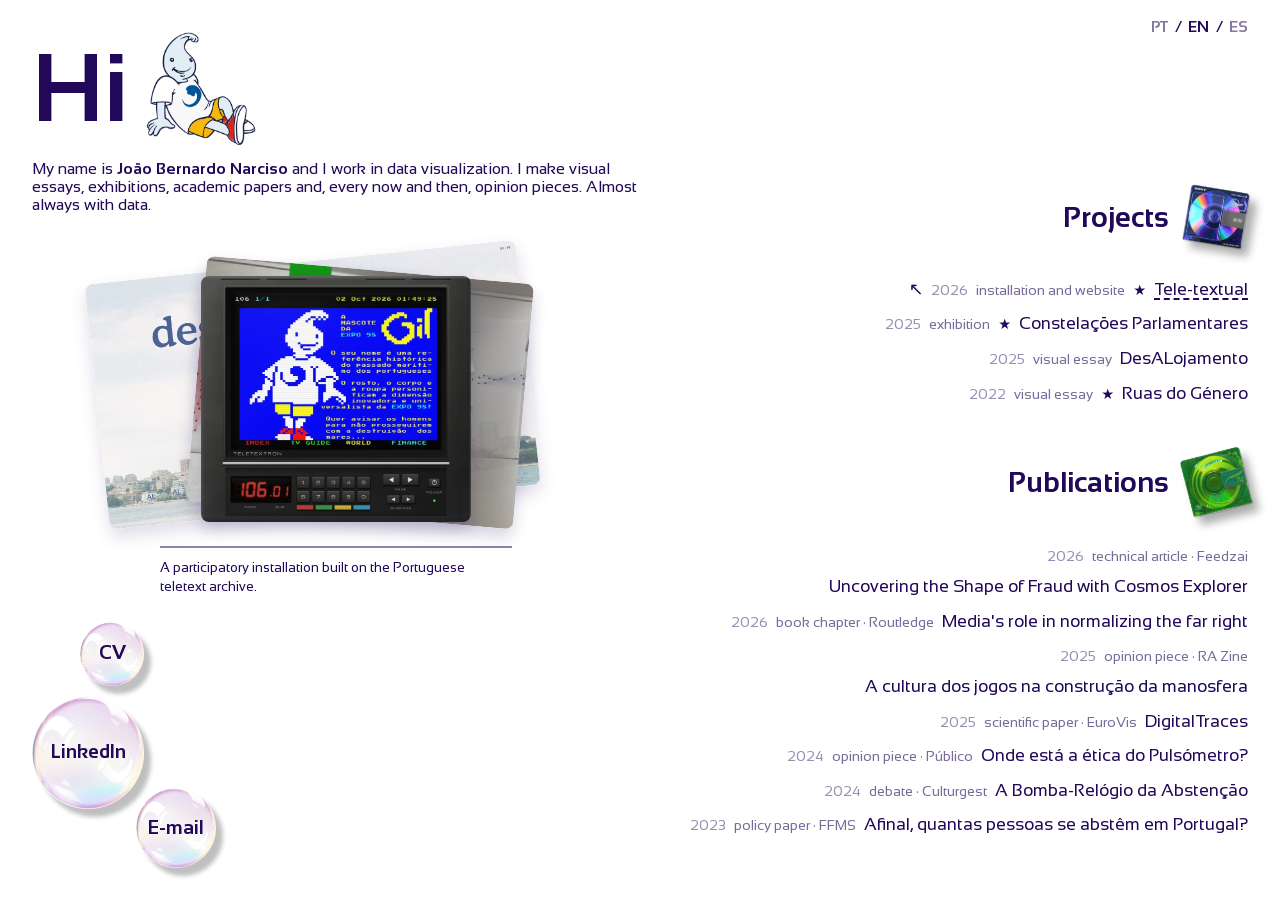
==== en/index.html @ b0f2d0bf "popups for every project, bigger pile, reviewed copy - every click opens the project's popup; popups" ====
<!doctype html>
<!-- GERADO por build.js a partir de assets/data/site.js. Não editar à mão. -->
<html lang="en">
	<head>
		<meta charset="utf-8" />
		<meta name="viewport" content="width=device-width, initial-scale=1" />
		<title>João Bernardo Narciso</title>
		<meta name="description" content="João Bernardo Narciso works in data visualization. He makes visual essays, exhibitions, academic papers and, every now and then, opinion pieces. Almost always with data." />
		<link rel="canonical" href="https://joaobernardo.me/en/" />
		<link rel="alternate" hreflang="pt" href="https://joaobernardo.me/" />
		<link rel="alternate" hreflang="en" href="https://joaobernardo.me/en/" />
		<link rel="alternate" hreflang="es" href="https://joaobernardo.me/es/" />
		<link rel="alternate" hreflang="x-default" href="https://joaobernardo.me/" />
		<meta property="og:type" content="website" />
		<meta property="og:title" content="João Bernardo Narciso" />
		<meta property="og:description" content="João Bernardo Narciso works in data visualization. He makes visual essays, exhibitions, academic papers and, every now and then, opinion pieces. Almost always with data." />
		<meta property="og:url" content="https://joaobernardo.me/en/" />
		<meta property="og:image" content="https://joaobernardo.me/assets/images/share.jpg" />
		<meta property="og:image:width" content="1200" />
		<meta property="og:image:height" content="630" />
		<meta name="twitter:card" content="summary_large_image" />
		<link rel="icon" type="image/png" sizes="32x32" href="/assets/images/favicon-32.png" />
		<link rel="icon" type="image/png" sizes="64x64" href="/assets/images/favicon-64.png" />
		<link rel="apple-touch-icon" sizes="180x180" href="/assets/images/apple-touch-icon.png" />
		<link rel="stylesheet" href="/assets/css/reset.css" />
		<link rel="preconnect" href="https://fonts.googleapis.com" />
		<link rel="preconnect" href="https://fonts.gstatic.com" crossorigin />
		<link
			rel="stylesheet"
			href="https://fonts.googleapis.com/css2?family=Sansation:wght@300;400;700&display=swap"
		/>
		<link rel="stylesheet" href="/assets/css/styles.css" />
		<script defer src="https://cloud.umami.is/script.js" data-website-id="e553c8a9-fc2c-4e93-b020-e9d1462095bc"></script>
		<script type="application/ld+json">
{
	"@context": "https://schema.org",
	"@type": "Person",
	"name": "João Bernardo Narciso",
	"url": "https://joaobernardo.me/en/",
	"jobTitle": "Data Visualization",
	"description": "João Bernardo Narciso works in data visualization. He makes visual essays, exhibitions, academic papers and, every now and then, opinion pieces. Almost always with data.",
	"sameAs": [
		"https://www.linkedin.com/in/joaobernardonarciso/"
	]
}
		</script>
	</head>
	<body>
		<nav class="bubbles" aria-label="Links">
			<a class="bubble bubble--cv" href="/assets/files/CV.pdf" target="_blank" rel="noopener noreferrer">CV</a>
			<a class="bubble bubble--linkedin" href="https://www.linkedin.com/in/joaobernardonarciso/" target="_blank" rel="noopener noreferrer">LinkedIn</a>
			<a class="bubble bubble--email" href="mailto:joaobernardonarciso@gmail.com">E-mail</a>
		</nav>
		<div class="langSwitcher">
			<a href="/?lang=pt" data-lang="pt">PT</a>
			<span aria-hidden="true">/</span>
			<a href="/en/" class="is-active" aria-current="page" data-lang="en">EN</a>
			<span aria-hidden="true">/</span>
			<a href="/es/" data-lang="es">ES</a>
		</div>
		<main class="columns">
			<div class="leftColumn">
				<header>
					<div class="headerTitle"><h1 class="headerTitleTitle">Hi</h1><img src="/assets/images/gilexpo.webp" alt=""></div>
					<div class="headerDescription"><p>My name is <b>João Bernardo Narciso</b> and I work in data visualization. I make visual essays, exhibitions, academic papers and, every now and then, opinion pieces. Almost always with data.</p></div>
				</header>
				<div class="preview" aria-hidden="true" data-idle="stack">
					<img class="preview__thumb" alt="">
					<p class="preview__description"></p>
				</div>
			</div>
			<div class="rightColumn">
				<div class="portfolio" aria-label="Projects and publications">
					<div class="section">
						<h2 class="sectionHeader"><span class="disc"><img src="/assets/images/minidisc1.webp" alt="" style="--tilt: 9.4deg; --tilt-hover: -6.6deg"></span>Projects</h2>
						<ul>
							<li><a href="https://teletext.joaobernardo.me/en" data-title="Tele-textual" data-description="A participatory installation built on the Portuguese teletext archive." data-modal-description="A living archive of teletext pages from RTP and SIC. Anyone can also create new pages, within the constraints of an (apparently) obsolete technology." data-thumb="/assets/images/thumbnails/teletextual.webp" data-flagship><span class="entry__year">2026</span><span class="entry__type">installation and website</span><span class="entry__star" role="img" title="Main project" aria-label="Main project">★</span><span class="entry__title">Tele-textual</span></a></li>
							<li><a href="https://parliament.joaobernardo.me" data-title="Constelações Parlamentares" data-description="Exhibition on every European Parliament roll-call vote since 2004, redrawn as networks." data-modal-description="Every roll-call vote of the European Parliament since 2004, redrawn as networks, in which two MEPs sit closer together the more alike their votes are. The exhibition is touring with Festival Política." data-thumb="/assets/images/thumbnails/constelacoes.webp" data-flagship data-gallery="/assets/images/constelacoes/4.jpg|/assets/images/constelacoes/1.jpg|/assets/images/constelacoes/2.jpg|/assets/images/constelacoes/5.jpg|/assets/images/constelacoes/3.jpg"><span class="entry__year">2025</span><span class="entry__type">exhibition</span><span class="entry__star" role="img" title="Main project" aria-label="Main project">★</span><span class="entry__title">Constelações Parlamentares</span></a></li>
							<li><a href="https://desalojamento.pt/en" data-title="DesALojamento" data-description="Visual essay on the impact of short-term rentals on the housing crisis in Lisbon and Porto." data-thumb="/assets/images/thumbnails/desalojamento.webp"><span class="entry__year">2025</span><span class="entry__type">visual essay</span><span class="entry__title">DesALojamento</span></a></li>
							<li><a href="https://ruasdogenero.pt" data-title="Ruas do Género" data-description="Visual essay on the representation of women in Porto's street naming.&lt;span class=&quot;honor&quot;&gt;Selected as one of the Best Visual and Data-Driven Stories of 2022 by The Pudding&lt;/span&gt;&lt;span class=&quot;honor&quot;&gt;Honorable Mention at the SPE Data Journalism Awards&lt;/span&gt;" data-modal-description="Visual essay on the representation of women in Porto's street naming.&lt;span class=&quot;honor&quot;&gt;&lt;a href=&quot;https://pudding.cool/pudding-cup/&quot; target=&quot;_blank&quot; rel=&quot;noopener noreferrer&quot;&gt;Selected as one of the Best Visual and Data-Driven Stories of 2022 by The Pudding&lt;/a&gt;&lt;/span&gt;&lt;span class=&quot;honor&quot;&gt;&lt;a href=&quot;https://www.escs.ipl.pt/editoriais/premiar-o-jornalismo-de-dados&quot; target=&quot;_blank&quot; rel=&quot;noopener noreferrer&quot;&gt;Honorable Mention at the SPE Data Journalism Awards&lt;/a&gt;&lt;/span&gt;" data-thumb="/assets/images/thumbnails/ruasdogenero.webp" data-flagship><span class="entry__year">2022</span><span class="entry__type">visual essay</span><span class="entry__star" role="img" title="Main project" aria-label="Main project">★</span><span class="entry__title">Ruas do Género</span></a></li>
						</ul>
					</div>
					<div class="section">
						<h2 class="sectionHeader"><span class="disc"><img src="/assets/images/minidisc2.webp" alt="" style="--tilt: -13.3deg; --tilt-hover: 6.7deg"></span>Publications</h2>
						<ul>
							<li><a href="https://medium.com/feedzaitech/uncovering-the-shape-of-fraud-with-cosmos-explorer-visual-metaphors-behind-millions-of-transactions-b98e4cf56e56" data-title="Uncovering the Shape of Fraud with Cosmos Explorer" data-description="Technical article on using visual metaphors to reveal patterns in financial transaction data." data-thumb="/assets/images/thumbnails/fraud.webp"><span class="entry__year">2026</span><span class="entry__type">technical article · Feedzai</span><span class="entry__title">Uncovering the Shape of Fraud with Cosmos Explorer</span></a></li>
							<li><a href="https://www.taylorfrancis.com/chapters/edit/10.4324/9781032710167-3/role-media-normalising-far-right-luca-manucci-joão-bernardo-narciso" data-title="Media's role in normalizing the far right" data-description="Book chapter on the role of the media in normalizing the far right in Portugal and Spain." data-thumb="/assets/images/thumbnails/farright.webp"><span class="entry__year">2026</span><span class="entry__type">book chapter · Routledge</span><span class="entry__title">Media's role in normalizing the far right</span></a></li>
							<li><a href="https://redeanticapitalista.net/a-cultura-dos-jogos-na-construcao-da-manosfera/" data-title="A cultura dos jogos na construção da manosfera" data-description="Opinion piece on video game culture as a space for the socialization of the manosphere." data-thumb="/assets/images/thumbnails/razine2.webp"><span class="entry__year">2025</span><span class="entry__type">opinion piece · RA Zine</span><span class="entry__title">A cultura dos jogos na construção da manosfera</span></a></li>
							<li><a href="https://diglib.eg.org/items/fb9c677a-8d79-43c6-8754-9d08834771e2" data-title="DigitalTraces" data-description="Scientific paper on a visual analytics tool for spotting fraud in users' digital activity." data-thumb="/assets/images/thumbnails/digitaltraces.webp"><span class="entry__year">2025</span><span class="entry__type">scientific paper · EuroVis</span><span class="entry__title">DigitalTraces</span></a></li>
							<li><a href="https://www.publico.pt/2024/02/17/opiniao/opiniao/onde-etica-pulsometro-2080435" data-title="Onde está a ética do Pulsómetro?" data-description="Opinion piece on the ethics of CNN Portugal's Pulsómetro, an 'electoral sentiment indicator of social media' promoted during the 2024 general elections." data-thumb="/assets/images/thumbnails/publico2.webp"><span class="entry__year">2024</span><span class="entry__type">opinion piece · Público</span><span class="entry__title">Onde está a ética do Pulsómetro?</span></a></li>
							<li><a href="https://www.culturgest.pt/pt/media/bomba-relogio-da-abstencao/" data-title="A Bomba-Relógio da Abstenção" data-description="A debate on why people abstain from voting." data-thumb="/assets/images/thumbnails/bombarelogio.webp"><span class="entry__year">2024</span><span class="entry__type">debate · Culturgest</span><span class="entry__title">A Bomba-Relógio da Abstenção</span></a></li>
							<li><a href="https://ffms.pt/pt-pt/estudos/policy-papers/afinal-quantas-pessoas-se-abstem-em-portugal" data-title="Afinal, quantas pessoas se abstêm em Portugal?" data-description="Policy paper on electoral abstention in Portugal, published by Fundação Francisco Manuel dos Santos." data-thumb="/assets/images/thumbnails/abstencao.webp"><span class="entry__year">2023</span><span class="entry__type">policy paper · FFMS</span><span class="entry__title">Afinal, quantas pessoas se abstêm em Portugal?</span></a></li>
						</ul>
					</div>
				</div>
			</div>
		</main>
		<div class="projectModal" role="dialog" aria-modal="true" aria-labelledby="projectModalTitle" hidden>
			<div class="projectModal__backdrop" data-close></div>
			<div class="projectModal__card">
				<div class="projectModal__header">
					<h2 class="projectModal__title" id="projectModalTitle"></h2>
					<button class="projectModal__close" type="button" aria-label="Close" data-close>×</button>
				</div>
				<div class="projectModal__gallery" role="group" aria-label="Project photographs" hidden></div>
				<div class="projectModal__galleryNav" hidden>
					<button type="button" data-gallery-step="-1" aria-label="Previous photograph">←</button>
					<button type="button" data-gallery-step="1" aria-label="Next photograph">→</button>
				</div>
				<p class="projectModal__description"></p>
				<a class="projectModal__link" target="_blank" rel="noopener noreferrer">Open ↗</a>
				<div class="projectModal__nav">
					<button type="button" data-project-step="-1" data-label="Previous project"><span aria-hidden="true">←</span> <span class="projectModal__navTitle"></span></button>
					<button type="button" data-project-step="1" data-label="Next project"><span class="projectModal__navTitle"></span> <span aria-hidden="true">→</span></button>
				</div>
			</div>
		</div>
		<script src="/assets/js/main.js" defer></script>
	</body>
</html>
---- assets/css/styles.css ----
:root {
	--color-purple: #210858;
	--max-width: 42rem;
}

*,
*::before,
*::after {
	box-sizing: border-box;
}



html {
  min-height: 100vh;
}

html, html * {
  cursor: url('../images/cursor.png') 0 0, auto !important;
}

/* Anything clickable gets the system hand, so links read as links. */
html a, html a *, html button {
  cursor: pointer !important;
}

body {
	color: var(--color-purple);
	font-family: 'Sansation', system-ui, sans-serif;
	line-height: 1.5;
	min-height: 100vh;
	display: flex;
	flex-direction: column;
	margin: 0;
	padding: 0;
}

p + p {
	margin-top: 0.4em;
}

a {
	color: inherit;
	text-decoration: none;
}

a:hover{
	text-decoration: underline dashed;
	text-underline-offset: 0.2em;
}

b{
	font-weight: bold;
}

.headerTitle {
    font-size: 6rem;
    display: flex;
    flex-direction: row;
    align-items: center;
    gap: 1rem;
    font-weight: bold;
}

.headerTitle img {
	height: 1.2em;
	width: auto;
	object-fit: contain;
}

.headerDescription {
	font-size: 1rem;
	font-style: normal;
	font-weight: 400;
	line-height: 112.295%;
}

.bubbles {
	position: absolute;
	bottom: 2rem;
	left: 2rem;
	width: 11rem;
	pointer-events: none;
}

.bubble {
	position: absolute;
	display: grid;
	place-items: center;
	background: url('../images/bubble.png') center / contain no-repeat;
	color: var(--color-purple);
	text-decoration: none;
	font-weight: 700;
    pointer-events: auto;
    border-radius: 50%;
    box-shadow: 7px 8px 4px rgba(0, 0, 0, 0.25);
	transition: transform 200ms ease-out;
}

.bubble:hover,
.bubble:focus-visible {
	transform: scale(1.08);
}

@media (prefers-reduced-motion: reduce) {
	.bubble {
		transition: none;
	}
	.bubble:hover,
	.bubble:focus-visible {
		transform: none;
	}
}

.bubble--cv {
	bottom: 11.4rem;
	left: 3rem;
	width: 4rem;
	height: 4rem;
	font-size: 1.2rem;
}

.bubble--linkedin {
	bottom: 3.7rem;
	left: 0;
	width: 7rem;
	height: 7rem;
	font-size: 1.2rem;
}

.bubble--email {
	bottom: 0;
	left: 6.5rem;
	width: 5rem;
	height: 5rem;
	font-size: 1.2rem;
}

.portfolio {
	margin-bottom: 1rem;
}

.sectionHeader{
	display: flex;
    flex-direction: row-reverse;
    align-items: center;
	
	gap: 1rem;
	font-size: clamp(1.1rem, 3.2vh, 1.8rem);
	font-weight: 700;
	margin-top: clamp(1rem, 5.3vh, 3rem);
	margin-bottom: clamp(0.5rem, 3.5vh, 2rem);
	text-align: right;

}


.sectionHeader .disc{
	display: inline-block;
	filter: drop-shadow(7px 8px 4px rgba(0, 0, 0, 0.32));
	will-change: filter;
	transform: translateZ(0);
}

.sectionHeader img{
	width: clamp(2.5rem, 7vh, 4rem);
	display: block;
	transform: rotate(var(--tilt, 0deg));
	transition: transform 300ms ease-out;
}

/* Each shelf carries its own tilt in assets/data/site.js, so adding a section
   needs no new CSS. */
.section:hover .sectionHeader img {
	transform: rotate(var(--tilt-hover, var(--tilt, 0deg)));
}

.section ul {
	display: flex;
	flex-direction: column;
	align-items: flex-end;
	gap: clamp(0.35rem, 1.3vh, 0.75rem);
}

.section ul li {
	font-size: clamp(0.8rem, 2vh, 1.1rem);
	line-height: 1.3;
	width: 100%;
}

/* One row per project. The year and the type read first, then the title,
   which stays flush to the right edge the list has always aligned on. A title
   too long for the row wraps inside itself rather than being cut. */
.section ul li a {
	display: flex;
	flex-wrap: wrap;
	justify-content: flex-end;
	align-items: baseline;
	gap: 0.45em;
}

.entry__year,
.entry__type,
.entry__star {
	flex: none;
}

.entry__year {
	font-size: 0.8em;
	font-variant-numeric: tabular-nums;
	opacity: 0.45;
}

.entry__type {
	font-size: 0.8em;
	opacity: 0.6;
}

.entry__star {
	font-size: 0.82em;
	line-height: 1;
}

.entry__title {
	text-align: right;
}

/* Only the title takes the hover underline — not the year and type beside it. */
.section ul li a:hover {
	text-decoration: none;
}

.section ul li a:hover .entry__title,
.section ul li a:focus-visible .entry__title {
	text-decoration: underline dashed;
	text-underline-offset: 0.2em;
}

.columns {
	display: grid;
	grid-template-columns: 50% 1fr;
	gap: 1rem;
	align-items: start;
	padding: 1rem clamp(1rem, 3vw, 2rem);
}

/* The bubbles are pinned to the bottom-left of the first screen (their cluster
   reaches 17.4rem up from it), so the left column stops above them and the
   preview shrinks into whatever height is left. */
.leftColumn {
	display: flex;
	flex-direction: column;
	height: calc(100vh - 2rem);
	padding-bottom: 17.5rem;
}

.rightColumn {
	min-height: calc(100vh - 2rem);
	display: flex;
	flex-direction: column;
	justify-content: flex-end;
	padding-bottom: clamp(1rem, 2rem, 3rem);
}



ul {
	text-align: right;
}

li {
	position: relative;
}

/* The arrow sits on the link, which is the flex row, so it lines up on the
   same baseline as the year rather than stacking above it. */
.section ul li a::before {
	content: '↖';
	flex: none;
	opacity: 0;
	transition: opacity 150ms ease-out, translate 150ms ease-out;
	translate: -0.2em 0.1em;
}

.section ul li a:hover::before,
.section ul li a:focus-visible::before {
	opacity: 1;
	translate: 0 0;
}

@media (prefers-reduced-motion: reduce) {
	.section ul li a::before {
		transition: none;
	}
}

.preview {
	flex: 1 1 0;
	min-height: 0;
	display: grid;
	/* The image row takes what it needs but gives way first on short screens. */
	grid-template-rows: minmax(0, auto) auto;
	/* Centred in the space the left column has left, both ways, and every print
	   centred on the same axis. The width follows the column, so the pile grows
	   on a big screen instead of sitting small in a corner of it. */
	align-content: center;
	justify-items: center;
	align-self: center;
	width: 100%;
	margin: 2rem 0 0;
	max-width: min(44rem, 90%);
	opacity: 0;
	transition: opacity 200ms ease-out;
	text-align: left;
}

.preview.is-visible {
	opacity: 1;
}

.preview__thumb {
	display: block;
	max-width: 100%;
	max-height: min(100%, 30vh);
	border-radius: 0.5rem;
	box-shadow: 0 8px 16px rgba(33, 8, 88, 0.2);
}

.preview__thumb:not([src]),
.preview__thumb[src=""] {
	display: none;
}

.preview__description {
	margin-top: 1rem;
	font-size: 0.85rem;
	line-height: 1.4;
}

.preview__description:empty {
	display: none;
}

@media (prefers-reduced-motion: reduce) {
	.preview {
		transition: none;
	}
}

/* ── Idle preview ─────────────────────────────────────────────────────────────
   What the left column does before anything is hovered (`idlePreview: 'stack'`
   in site.js): a pile of prints. The next two stick out from under the top
   one; a line fills up, the top one is tossed aside and the pile moves up.
   `.is-leaving` plays that exit; the script then swaps the images under
   `.is-resetting`, which turns transitions off so the swap is never seen. */
.preview__thumb,
.preview__next {
	grid-area: 1 / 1;
	transition: transform 400ms ease, opacity 400ms ease;
}

.preview__thumb {
	z-index: 3;
}

/* The pile's row keeps one height whatever is in it, and the prints stand on
   its bottom edge: a row sized by its content changed height every time a
   portrait entered or left the pile, and everything jumped with it. The 39.5rem
   is what the rest of the first screen needs (header ≈ 13rem, margins 3rem,
   three lines of text ≈ 6rem, bubbles 17.5rem) — raise it if the intro grows. */
.preview[data-mode='stack'] {
	--pile-gap: clamp(2rem, 6vh, 4.5rem);
	grid-template-rows: max(4rem, min(42vh, 100vh - 37.5rem - var(--pile-gap), 24rem)) auto;
	/* The tilted prints underneath rise above the row at their corners, more
	   the bigger they are; this gap, which grows with the screen, keeps them
	   off the intro text. */
	margin-top: var(--pile-gap);
}

.preview[data-mode='stack'] .preview__thumb,
.preview[data-mode='stack'] .preview__next {
	align-self: end;
	/* Every print is as tall as the row, whatever its format: the preview is
	   wide enough for a landscape at that height. Capping the width instead
	   made landscapes much shorter than portraits, and since they all stand on
	   the row's bottom edge the landscapes looked dropped to the floor.
	   `height`, not `max-height`: a maximum never enlarges, so a thumbnail whose
	   file is smaller than the row stayed at its own small size. */
	height: 100%;
	width: auto;
	max-height: none;
	object-fit: contain;
}

/* Room for the corners of the tilted prints, so they do not dip into the text.
   The text keeps a reading width of its own, centred under the pile. */
.preview[data-mode='stack'] .preview__description {
	margin-top: 1.5rem;
	width: min(100%, 22rem);
}

.preview__description {
	grid-row: 2;
	transition: opacity 200ms ease-out;
}

.preview__next {
	display: none;
	max-width: 100%;
	max-height: min(100%, 30vh);
	border-radius: 0.5rem;
	box-shadow: 0 8px 16px rgba(33, 8, 88, 0.2);
}

.preview.is-idle .preview__next[src] {
	display: block;
}

/* --x / --x-up are set per image by placeStack() in main.js. */
.preview__next[data-depth='1'] {
	transform: translate(var(--x, 3.5rem), -0.4rem) rotate(5deg);
	opacity: 0.9;
}

/* The second print moves up into the first one's place. It must read --x-up
   here rather than have --x overridden: --x is set inline and would win. */
.preview.is-leaving .preview__next[data-depth='2'] {
	transform: translate(var(--x-up, 3.5rem), -0.4rem) rotate(5deg);
	opacity: 0.9;
}

.preview__next[data-depth='1'] {
	z-index: 2;
}

.preview__next[data-depth='2'] {
	z-index: 1;
	transform: translate(var(--x, 6.5rem), -0.9rem) rotate(-6deg);
	opacity: 0.7;
}

.preview.is-leaving .preview__thumb {
	transform: translate(-45%, -8%) rotate(-12deg);
	opacity: 0;
}

.preview.is-leaving .preview__next[data-depth='1'] {
	transform: none;
	opacity: 1;
}

.preview.is-leaving .preview__description {
	opacity: 0;
}

.preview.is-resetting .preview__thumb,
.preview.is-resetting .preview__next {
	transition: none;
}

/* A hover, or the return from one, fades the old content out and the new in. */
.preview.is-swapping .preview__thumb,
.preview.is-swapping .preview__next,
.preview.is-swapping .preview__description {
	opacity: 0;
	transition: opacity 160ms ease-out;
}

/* The list marks the project on top of the pile the way it marks a hovered one. */
.section ul li a.is-idle-current::before {
	opacity: 1;
	translate: 0 0;
}

.section ul li a.is-idle-current .entry__title {
	text-decoration: underline dashed;
	text-underline-offset: 0.2em;
}

/* The line that fills up until the next change. Its place is always kept,
   empty, so the text does not move when the line stops for a hover and comes
   back afterwards. */
.preview[data-mode='stack'] .preview__description::before {
	content: '';
	display: block;
	height: 2px;
	margin-bottom: 0.6rem;
	background: currentColor;
	opacity: 0.5;
	transform-origin: left;
	transform: scaleX(0);
}

/* It only runs while the pile is cycling: it waits while a title is hovered
   and starts over when the pile carries on. */
.preview.is-idle:not(.is-hovering) .preview__description::before {
	animation: idleProgress var(--idle-ms, 4000ms) linear both;
}

/* Switched off between rounds so it starts over each time. These selectors
   carry `.is-idle` to outweigh the rule above — without it the `:not()` there
   won, the line was never switched off, and it stayed full after one round. */
.preview.is-idle.is-leaving .preview__description::before,
.preview.is-idle.is-swapping .preview__description::before,
.preview.is-idle.is-resetting .preview__description::before {
	animation: none;
}

@keyframes idleProgress {
	from { transform: scaleX(0); }
	to { transform: scaleX(1); }
}

/* Mobile: stack columns, align everything left */
@media (max-width: 768px) {
	.headerTitle {
		font-size: 4rem;
		flex-wrap: wrap;
		margin-bottom: 1rem;
		
	}

	.headerTitle img {
		height: 1.5em;
		max-width: 8rem;
		max-height: 8rem;

	}

	.headerDescription {
		font-size: 0.95rem;
	}

	.columns {
		display: block;
	}

	.leftColumn {
		display: block;
		height: auto;
		padding-bottom: 0;
	}

	.rightColumn {
		min-height: 0;
		display: block;
		padding-bottom: 1rem;
	}

	.portfolio {
		margin-bottom: 0;
	}

	.sectionHeader {
		flex-direction: row;
		text-align: left;
		font-size: 1.4rem;
		margin-top: 2rem;
		margin-bottom: 1rem;
	}

	.sectionHeader img {
		width: 3rem;
	}

	.section ul {
		align-items: flex-start;
		gap: 0.6rem;
	}

	.section ul li {
		font-size: 1rem;
	}

	.section ul li a {
		justify-content: flex-start;
	}

	.entry__title {
		text-align: left;
	}

	ul {
		text-align: left;
	}

	.preview {
		display: none;
	}

	.section ul li a::before {
		display: none;
	}

	.bubbles {
		position: relative;
		bottom: auto;
		left: auto;
		order: 2;
		margin: 2rem auto 0;
		width: 16rem;
		height: 7rem;
	}

	.bubble--cv {
		top: 0.5rem;
		bottom: auto;
		left: 0.4rem;
		width: 3.2rem;
		height: 3.2rem;
		font-size: 1rem;
	}

	.bubble--linkedin {
		top: 0;
		bottom: auto;
		left: 4.8rem;
		width: 5.6rem;
		height: 5.6rem;
		font-size: 1rem;
	}

	.bubble--email {
		top: 1.8rem;
		bottom: auto;
		left: 11.6rem;
		width: 4rem;
		height: 4rem;
		font-size: 1rem;
	}
}


.langSwitcher {
	position: absolute;
	top: 1rem;
	right: clamp(1rem, 3vw, 2rem);
	font-size: 0.95rem;
	display: flex;
	gap: 0.4rem;
	align-items: center;
	z-index: 10;
}

.langSwitcher a {
	color: var(--color-purple);
	opacity: 0.55;
	font-weight: 700;
}

.langSwitcher a.is-active {
	opacity: 1;
}

.langSwitcher a:hover,
.langSwitcher a:focus-visible {
	opacity: 1;
}

@media (max-width: 768px) {
	.langSwitcher {
		top: 0.5rem;
		right: 1rem;
	}
}


.projectModal[hidden] {
	display: none;
}

.projectModal {
	position: fixed;
	inset: 0;
	z-index: 1000;
	display: flex;
	align-items: center;
	justify-content: center;
	padding: 1.5rem;
}

.projectModal__backdrop {
	position: absolute;
	inset: 0;
	background: #ffffff;
}

.projectModal__card {
	position: relative;
	/* One size for every popup, whatever it holds, so the title at the top and
	   the previous/next row at the bottom never move from one project to the
	   next. The side padding is room for the photos' shadows (see the gallery). */
	display: flex;
	flex-direction: column;
	max-width: 58rem;
	width: 100%;
	height: min(88vh, 44rem);
	padding: 0 1rem;
	overflow-y: auto;
	color: var(--color-purple);
}

.projectModal__card > * {
	flex: none;
}

.projectModal__close {
	background: none;
	border: 0;
	padding: 0 0 0 0.75rem;
	font-family: inherit;
	font-size: 1.5rem;
	font-weight: 400;
	line-height: 1;
	color: var(--color-purple);
	flex-shrink: 0;
}

.projectModal__header {
	display: flex;
	align-items: center;
	justify-content: space-between;
	gap: 1rem;
	margin-bottom: 1rem;
}

.projectModal__title {
	font-size: 1.2rem;
	font-weight: 700;
	margin: 0;
	line-height: 1.25;
}

/* Photos vary between portrait and landscape, so fix the height and let each
   one take the width it needs; the strip scrolls sideways. */
.projectModal__gallery {
	display: flex;
	gap: 0.75rem;
	overflow-x: auto;
	overscroll-behavior-x: contain;
	scroll-snap-type: x mandatory;
	/* A scrolling box clips whatever leaves it, shadows included. The padding
	   gives the photos' shadows room inside the box; the negative margins put
	   the photos back in line with the text. */
	padding: 1rem 1rem 2rem;
	margin: -1rem -1rem 0;
	scroll-padding-inline: 1rem;
}

.projectModal__gallery[hidden] {
	display: none;
}

.projectModal__galleryNav {
	display: flex;
	justify-content: flex-end;
	gap: 0.5rem;
	margin: -1.25rem 0 1rem;
}

.projectModal__galleryNav[hidden] {
	display: none;
}

.projectModal__galleryNav button {
	background: none;
	border: 0;
	padding: 0.25rem 0.5rem;
	font-family: inherit;
	font-size: 1.5rem;
	line-height: 1;
	color: var(--color-purple);
}

.projectModal__galleryNav button:disabled {
	opacity: 0.25;
}

.projectModal__galleryItem {
	height: clamp(12rem, 42vh, 22rem);
	width: auto;
	flex: none;
	border-radius: 0.5rem;
	scroll-snap-align: start;
	box-shadow: 0 8px 16px rgba(33, 8, 88, 0.2);
}

.projectModal__description {
	margin: 0 0 1rem;
	font-size: 1rem;
	line-height: 1.4;
}

.projectModal__link {
	align-self: flex-start;
	margin-bottom: 2rem;
	font-weight: 700;
}

/* Previous / next project, each arrow naming where it leads. */
.projectModal__nav {
	display: flex;
	justify-content: space-between;
	gap: 1.5rem;
	/* Pinned to the bottom of the card. */
	margin-top: auto;
	padding: 1rem 0;
	border-top: 1px solid rgba(33, 8, 88, 0.15);
}

.projectModal__nav[hidden] {
	display: none;
}

.projectModal__nav button {
	/* The arrow stays beside the title even when the title wraps. */
	display: flex;
	align-items: baseline;
	gap: 0.4em;
	background: none;
	border: 0;
	padding: 0;
	max-width: 48%;
	font-family: inherit;
	font-size: 0.9rem;
	line-height: 1.3;
	color: var(--color-purple);
	opacity: 0.65;
	text-align: left;
}

.projectModal__nav button:last-child {
	text-align: right;
}

.projectModal__nav button:hover,
.projectModal__nav button:focus-visible {
	opacity: 1;
}

/* The prints on the pile open their project's popup. */
.preview__thumb,
.preview__next {
	cursor: pointer !important;
}

body.is-modal-open {
	overflow: hidden;
}

@media (max-width: 768px) {
	.projectModal__galleryItem {
		height: 12rem;
	}

	/* A lone picture has nothing to scroll to, so it shrinks to the width of a
	   phone instead of sticking out and bringing up a scrollbar. */
	.projectModal__galleryItem:only-child {
		height: auto;
		max-height: 12rem;
		max-width: 100%;
	}
}


.honor {
	display: block;
	margin-top: 0.5rem;
	color: #b8860b;
	font-size: 0.85em;
	line-height: 1.3;
}
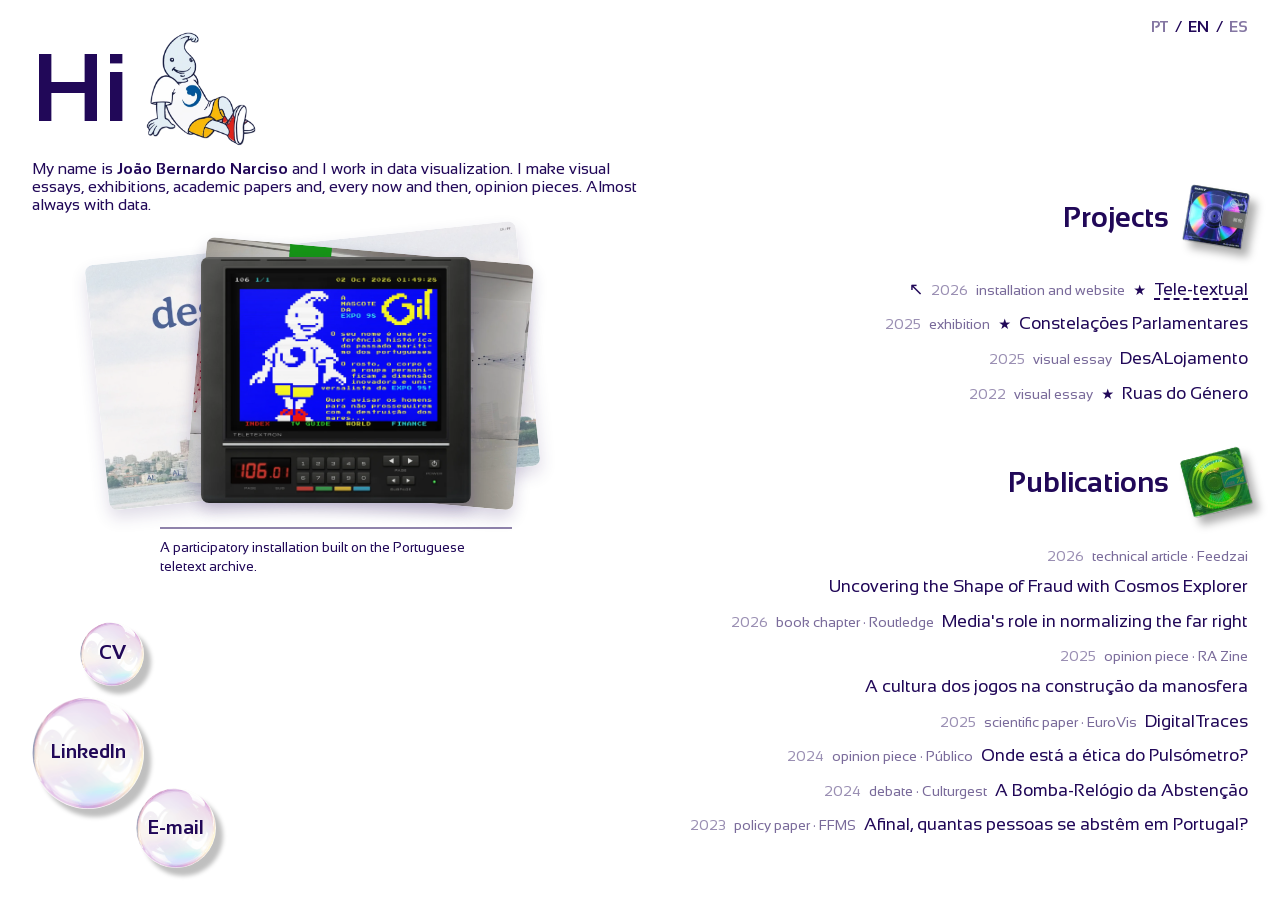
==== commit 48b90285: "pile etc" ====
--- a/en/index.html
+++ b/en/index.html
@@ -74,22 +74,22 @@
 					<div class="section">
 						<h2 class="sectionHeader"><span class="disc"><img src="/assets/images/minidisc1.webp" alt="" style="--tilt: 9.4deg; --tilt-hover: -6.6deg"></span>Projects</h2>
 						<ul>
-							<li><a href="https://teletext.joaobernardo.me/en" data-title="Tele-textual" data-description="A participatory installation built on the Portuguese teletext archive." data-modal-description="A living archive of teletext pages from RTP and SIC. Anyone can also create new pages, within the constraints of an (apparently) obsolete technology." data-thumb="/assets/images/thumbnails/teletextual.webp" data-flagship><span class="entry__year">2026</span><span class="entry__type">installation and website</span><span class="entry__star" role="img" title="Main project" aria-label="Main project">★</span><span class="entry__title">Tele-textual</span></a></li>
-							<li><a href="https://parliament.joaobernardo.me" data-title="Constelações Parlamentares" data-description="Exhibition on every European Parliament roll-call vote since 2004, redrawn as networks." data-modal-description="Every roll-call vote of the European Parliament since 2004, redrawn as networks, in which two MEPs sit closer together the more alike their votes are. The exhibition is touring with Festival Política." data-thumb="/assets/images/thumbnails/constelacoes.webp" data-flagship data-gallery="/assets/images/constelacoes/4.jpg|/assets/images/constelacoes/1.jpg|/assets/images/constelacoes/2.jpg|/assets/images/constelacoes/5.jpg|/assets/images/constelacoes/3.jpg"><span class="entry__year">2025</span><span class="entry__type">exhibition</span><span class="entry__star" role="img" title="Main project" aria-label="Main project">★</span><span class="entry__title">Constelações Parlamentares</span></a></li>
-							<li><a href="https://desalojamento.pt/en" data-title="DesALojamento" data-description="Visual essay on the impact of short-term rentals on the housing crisis in Lisbon and Porto." data-thumb="/assets/images/thumbnails/desalojamento.webp"><span class="entry__year">2025</span><span class="entry__type">visual essay</span><span class="entry__title">DesALojamento</span></a></li>
-							<li><a href="https://ruasdogenero.pt" data-title="Ruas do Género" data-description="Visual essay on the representation of women in Porto's street naming.&lt;span class=&quot;honor&quot;&gt;Selected as one of the Best Visual and Data-Driven Stories of 2022 by The Pudding&lt;/span&gt;&lt;span class=&quot;honor&quot;&gt;Honorable Mention at the SPE Data Journalism Awards&lt;/span&gt;" data-modal-description="Visual essay on the representation of women in Porto's street naming.&lt;span class=&quot;honor&quot;&gt;&lt;a href=&quot;https://pudding.cool/pudding-cup/&quot; target=&quot;_blank&quot; rel=&quot;noopener noreferrer&quot;&gt;Selected as one of the Best Visual and Data-Driven Stories of 2022 by The Pudding&lt;/a&gt;&lt;/span&gt;&lt;span class=&quot;honor&quot;&gt;&lt;a href=&quot;https://www.escs.ipl.pt/editoriais/premiar-o-jornalismo-de-dados&quot; target=&quot;_blank&quot; rel=&quot;noopener noreferrer&quot;&gt;Honorable Mention at the SPE Data Journalism Awards&lt;/a&gt;&lt;/span&gt;" data-thumb="/assets/images/thumbnails/ruasdogenero.webp" data-flagship><span class="entry__year">2022</span><span class="entry__type">visual essay</span><span class="entry__star" role="img" title="Main project" aria-label="Main project">★</span><span class="entry__title">Ruas do Género</span></a></li>
+							<li><a href="https://teletext.joaobernardo.me/en" data-title="Tele-textual" data-description="A participatory installation built on the Portuguese teletext archive." data-modal-description="A living archive of teletext pages from RTP and SIC. Anyone can also create new pages, within the constraints of an (apparently) obsolete technology." data-thumb="/assets/images/thumbnails/teletextual.webp" data-flagship data-pile><span class="entry__year">2026</span><span class="entry__type">installation and website</span><span class="entry__star" role="img" title="Main project" aria-label="Main project">★</span><span class="entry__title">Tele-textual</span></a></li>
+							<li><a href="https://parliament.joaobernardo.me" data-title="Constelações Parlamentares" data-description="Exhibition on every European Parliament roll-call vote since 2004, redrawn as networks." data-modal-description="Every roll-call vote of the European Parliament since 2004, redrawn as networks, in which two MEPs sit closer together the more alike their votes are. The exhibition is touring with Festival Política." data-thumb="/assets/images/thumbnails/constelacoes.webp" data-flagship data-pile data-gallery="/assets/images/constelacoes/4.jpg|/assets/images/constelacoes/1.jpg|/assets/images/constelacoes/2.jpg|/assets/images/constelacoes/5.jpg|/assets/images/constelacoes/3.jpg"><span class="entry__year">2025</span><span class="entry__type">exhibition</span><span class="entry__star" role="img" title="Main project" aria-label="Main project">★</span><span class="entry__title">Constelações Parlamentares</span></a></li>
+							<li><a href="https://desalojamento.pt/en" data-title="DesALojamento" data-description="Visual essay on the impact of short-term rentals on the housing crisis in Lisbon and Porto." data-thumb="/assets/images/thumbnails/desalojamento.webp" data-pile><span class="entry__year">2025</span><span class="entry__type">visual essay</span><span class="entry__title">DesALojamento</span></a></li>
+							<li><a href="https://ruasdogenero.pt" data-title="Ruas do Género" data-description="Visual essay on the representation of women in Porto's street naming.&lt;span class=&quot;honor&quot;&gt;Selected as one of the Best Visual and Data-Driven Stories of 2022 by The Pudding&lt;/span&gt;&lt;span class=&quot;honor&quot;&gt;Honorable Mention at the SPE Data Journalism Awards&lt;/span&gt;" data-modal-description="Visual essay on the representation of women in Porto's street naming.&lt;span class=&quot;honor&quot;&gt;&lt;a href=&quot;https://pudding.cool/pudding-cup/&quot; target=&quot;_blank&quot; rel=&quot;noopener noreferrer&quot;&gt;Selected as one of the Best Visual and Data-Driven Stories of 2022 by The Pudding&lt;/a&gt;&lt;/span&gt;&lt;span class=&quot;honor&quot;&gt;&lt;a href=&quot;https://www.escs.ipl.pt/editoriais/premiar-o-jornalismo-de-dados&quot; target=&quot;_blank&quot; rel=&quot;noopener noreferrer&quot;&gt;Honorable Mention at the SPE Data Journalism Awards&lt;/a&gt;&lt;/span&gt;" data-thumb="/assets/images/thumbnails/ruasdogenero.webp" data-flagship data-pile><span class="entry__year">2022</span><span class="entry__type">visual essay</span><span class="entry__star" role="img" title="Main project" aria-label="Main project">★</span><span class="entry__title">Ruas do Género</span></a></li>
 						</ul>
 					</div>
 					<div class="section">
 						<h2 class="sectionHeader"><span class="disc"><img src="/assets/images/minidisc2.webp" alt="" style="--tilt: -13.3deg; --tilt-hover: 6.7deg"></span>Publications</h2>
 						<ul>
-							<li><a href="https://medium.com/feedzaitech/uncovering-the-shape-of-fraud-with-cosmos-explorer-visual-metaphors-behind-millions-of-transactions-b98e4cf56e56" data-title="Uncovering the Shape of Fraud with Cosmos Explorer" data-description="Technical article on using visual metaphors to reveal patterns in financial transaction data." data-thumb="/assets/images/thumbnails/fraud.webp"><span class="entry__year">2026</span><span class="entry__type">technical article · Feedzai</span><span class="entry__title">Uncovering the Shape of Fraud with Cosmos Explorer</span></a></li>
-							<li><a href="https://www.taylorfrancis.com/chapters/edit/10.4324/9781032710167-3/role-media-normalising-far-right-luca-manucci-joão-bernardo-narciso" data-title="Media's role in normalizing the far right" data-description="Book chapter on the role of the media in normalizing the far right in Portugal and Spain." data-thumb="/assets/images/thumbnails/farright.webp"><span class="entry__year">2026</span><span class="entry__type">book chapter · Routledge</span><span class="entry__title">Media's role in normalizing the far right</span></a></li>
-							<li><a href="https://redeanticapitalista.net/a-cultura-dos-jogos-na-construcao-da-manosfera/" data-title="A cultura dos jogos na construção da manosfera" data-description="Opinion piece on video game culture as a space for the socialization of the manosphere." data-thumb="/assets/images/thumbnails/razine2.webp"><span class="entry__year">2025</span><span class="entry__type">opinion piece · RA Zine</span><span class="entry__title">A cultura dos jogos na construção da manosfera</span></a></li>
-							<li><a href="https://diglib.eg.org/items/fb9c677a-8d79-43c6-8754-9d08834771e2" data-title="DigitalTraces" data-description="Scientific paper on a visual analytics tool for spotting fraud in users' digital activity." data-thumb="/assets/images/thumbnails/digitaltraces.webp"><span class="entry__year">2025</span><span class="entry__type">scientific paper · EuroVis</span><span class="entry__title">DigitalTraces</span></a></li>
-							<li><a href="https://www.publico.pt/2024/02/17/opiniao/opiniao/onde-etica-pulsometro-2080435" data-title="Onde está a ética do Pulsómetro?" data-description="Opinion piece on the ethics of CNN Portugal's Pulsómetro, an 'electoral sentiment indicator of social media' promoted during the 2024 general elections." data-thumb="/assets/images/thumbnails/publico2.webp"><span class="entry__year">2024</span><span class="entry__type">opinion piece · Público</span><span class="entry__title">Onde está a ética do Pulsómetro?</span></a></li>
-							<li><a href="https://www.culturgest.pt/pt/media/bomba-relogio-da-abstencao/" data-title="A Bomba-Relógio da Abstenção" data-description="A debate on why people abstain from voting." data-thumb="/assets/images/thumbnails/bombarelogio.webp"><span class="entry__year">2024</span><span class="entry__type">debate · Culturgest</span><span class="entry__title">A Bomba-Relógio da Abstenção</span></a></li>
-							<li><a href="https://ffms.pt/pt-pt/estudos/policy-papers/afinal-quantas-pessoas-se-abstem-em-portugal" data-title="Afinal, quantas pessoas se abstêm em Portugal?" data-description="Policy paper on electoral abstention in Portugal, published by Fundação Francisco Manuel dos Santos." data-thumb="/assets/images/thumbnails/abstencao.webp"><span class="entry__year">2023</span><span class="entry__type">policy paper · FFMS</span><span class="entry__title">Afinal, quantas pessoas se abstêm em Portugal?</span></a></li>
+							<li><a href="https://medium.com/feedzaitech/uncovering-the-shape-of-fraud-with-cosmos-explorer-visual-metaphors-behind-millions-of-transactions-b98e4cf56e56" data-title="Uncovering the Shape of Fraud with Cosmos Explorer" data-description="Technical article on using visual metaphors to reveal patterns in financial transaction data." data-thumb="/assets/images/thumbnails/fraud.webp" data-pile><span class="entry__year">2026</span><span class="entry__type">technical article · Feedzai</span><span class="entry__title">Uncovering the Shape of Fraud with Cosmos Explorer</span></a></li>
+							<li><a href="https://www.taylorfrancis.com/chapters/edit/10.4324/9781032710167-3/role-media-normalising-far-right-luca-manucci-joão-bernardo-narciso" data-title="Media's role in normalizing the far right" data-description="Book chapter on the role of the media in normalizing the far right in Portugal and Spain." data-thumb="/assets/images/thumbnails/farright.webp" data-pile><span class="entry__year">2026</span><span class="entry__type">book chapter · Routledge</span><span class="entry__title">Media's role in normalizing the far right</span></a></li>
+							<li><a href="https://redeanticapitalista.net/a-cultura-dos-jogos-na-construcao-da-manosfera/" data-title="A cultura dos jogos na construção da manosfera" data-description="Opinion piece on video game culture as a space for the socialization of the manosphere." data-thumb="/assets/images/thumbnails/razine2.webp" data-pile><span class="entry__year">2025</span><span class="entry__type">opinion piece · RA Zine</span><span class="entry__title">A cultura dos jogos na construção da manosfera</span></a></li>
+							<li><a href="https://diglib.eg.org/items/fb9c677a-8d79-43c6-8754-9d08834771e2" data-title="DigitalTraces" data-description="Scientific paper on a visual analytics tool for spotting fraud in users' digital activity." data-thumb="/assets/images/thumbnails/digitaltraces.webp" data-pile><span class="entry__year">2025</span><span class="entry__type">scientific paper · EuroVis</span><span class="entry__title">DigitalTraces</span></a></li>
+							<li><a href="https://www.publico.pt/2024/02/17/opiniao/opiniao/onde-etica-pulsometro-2080435" data-title="Onde está a ética do Pulsómetro?" data-description="Opinion piece on the ethics of CNN Portugal's Pulsómetro, an 'electoral sentiment indicator of social media' promoted during the 2024 general elections." data-thumb="/assets/images/thumbnails/publico2.webp" data-pile><span class="entry__year">2024</span><span class="entry__type">opinion piece · Público</span><span class="entry__title">Onde está a ética do Pulsómetro?</span></a></li>
+							<li><a href="https://www.culturgest.pt/pt/media/bomba-relogio-da-abstencao/" data-title="A Bomba-Relógio da Abstenção" data-description="A debate on why people abstain from voting." data-thumb="/assets/images/thumbnails/bombarelogio.webp" data-pile><span class="entry__year">2024</span><span class="entry__type">debate · Culturgest</span><span class="entry__title">A Bomba-Relógio da Abstenção</span></a></li>
+							<li><a href="https://ffms.pt/pt-pt/estudos/policy-papers/afinal-quantas-pessoas-se-abstem-em-portugal" data-title="Afinal, quantas pessoas se abstêm em Portugal?" data-description="Policy paper on electoral abstention in Portugal, published by Fundação Francisco Manuel dos Santos." data-thumb="/assets/images/thumbnails/abstencao.webp" data-pile><span class="entry__year">2023</span><span class="entry__type">policy paper · FFMS</span><span class="entry__title">Afinal, quantas pessoas se abstêm em Portugal?</span></a></li>
 						</ul>
 					</div>
 				</div>
--- a/assets/css/styles.css
+++ b/assets/css/styles.css
@@ -397,6 +397,11 @@
 .preview[data-mode='stack'] .preview__description {
 	margin-top: 1.5rem;
 	width: min(100%, 22rem);
+	/* A fixed height, about four lines. The pile and its text are centred
+	   together in the column, so a caption that was one line longer or shorter
+	   moved the whole block up or down as the projects changed. A longer
+	   caption now runs past this box instead of resizing it. */
+	height: 5.5rem;
 }
 
 .preview__description {
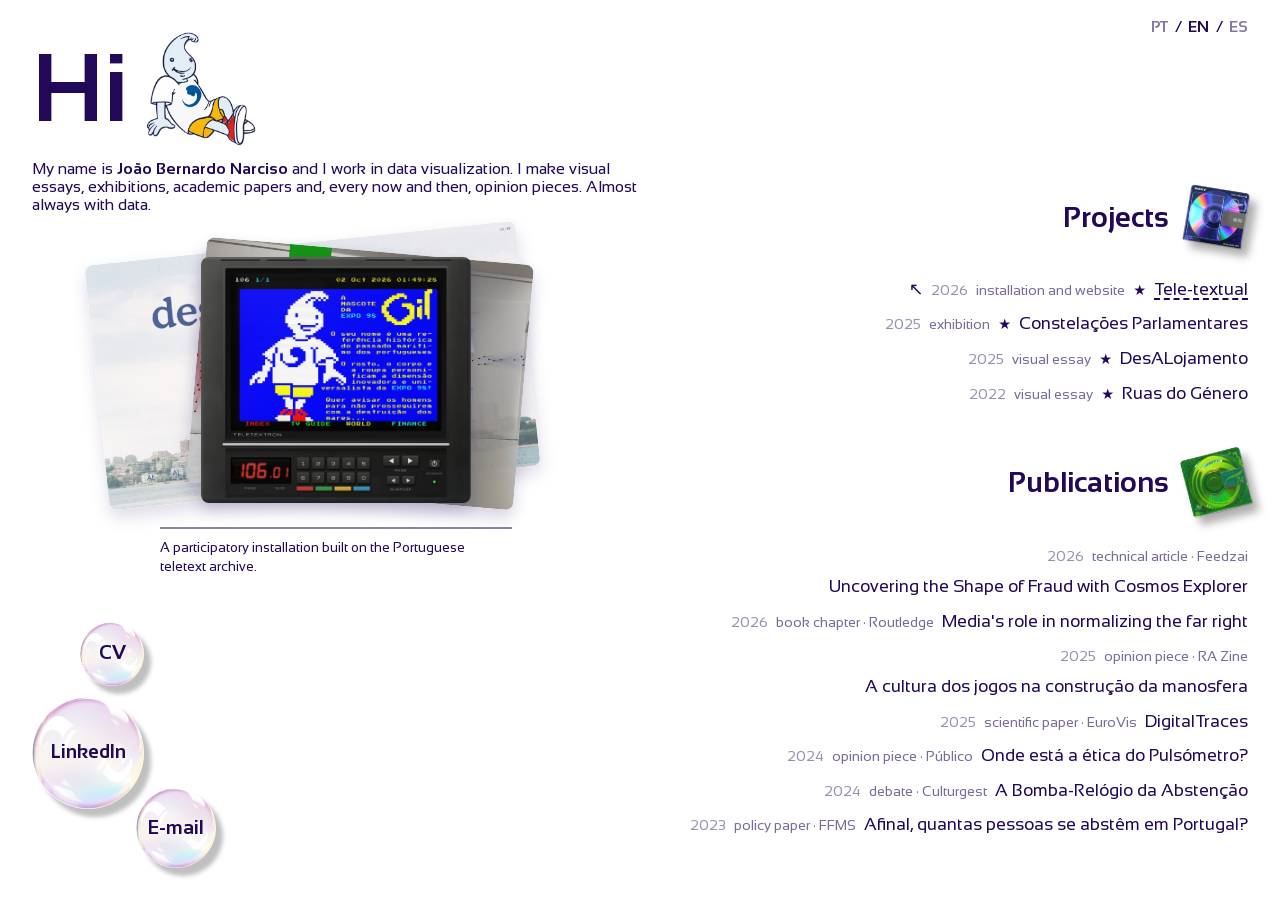
==== commit 5610fdde: "node" ====
--- a/en/index.html
+++ b/en/index.html
@@ -76,19 +76,19 @@
 						<ul>
 							<li><a href="https://teletext.joaobernardo.me/en" data-title="Tele-textual" data-description="A participatory installation built on the Portuguese teletext archive." data-modal-description="A living archive of teletext pages from RTP and SIC. Anyone can also create new pages, within the constraints of an (apparently) obsolete technology." data-thumb="/assets/images/thumbnails/teletextual.webp" data-flagship data-pile><span class="entry__year">2026</span><span class="entry__type">installation and website</span><span class="entry__star" role="img" title="Main project" aria-label="Main project">★</span><span class="entry__title">Tele-textual</span></a></li>
 							<li><a href="https://parliament.joaobernardo.me" data-title="Constelações Parlamentares" data-description="Exhibition on every European Parliament roll-call vote since 2004, redrawn as networks." data-modal-description="Every roll-call vote of the European Parliament since 2004, redrawn as networks, in which two MEPs sit closer together the more alike their votes are. The exhibition is touring with Festival Política." data-thumb="/assets/images/thumbnails/constelacoes.webp" data-flagship data-pile data-gallery="/assets/images/constelacoes/4.jpg|/assets/images/constelacoes/1.jpg|/assets/images/constelacoes/2.jpg|/assets/images/constelacoes/5.jpg|/assets/images/constelacoes/3.jpg"><span class="entry__year">2025</span><span class="entry__type">exhibition</span><span class="entry__star" role="img" title="Main project" aria-label="Main project">★</span><span class="entry__title">Constelações Parlamentares</span></a></li>
-							<li><a href="https://desalojamento.pt/en" data-title="DesALojamento" data-description="Visual essay on the impact of short-term rentals on the housing crisis in Lisbon and Porto." data-thumb="/assets/images/thumbnails/desalojamento.webp" data-pile><span class="entry__year">2025</span><span class="entry__type">visual essay</span><span class="entry__title">DesALojamento</span></a></li>
+							<li><a href="https://desalojamento.pt/en" data-title="DesALojamento" data-description="Visual essay on the impact of short-term rentals on the housing crisis in Lisbon and Porto." data-thumb="/assets/images/thumbnails/desalojamento.webp" data-flagship data-pile><span class="entry__year">2025</span><span class="entry__type">visual essay</span><span class="entry__star" role="img" title="Main project" aria-label="Main project">★</span><span class="entry__title">DesALojamento</span></a></li>
 							<li><a href="https://ruasdogenero.pt" data-title="Ruas do Género" data-description="Visual essay on the representation of women in Porto's street naming.&lt;span class=&quot;honor&quot;&gt;Selected as one of the Best Visual and Data-Driven Stories of 2022 by The Pudding&lt;/span&gt;&lt;span class=&quot;honor&quot;&gt;Honorable Mention at the SPE Data Journalism Awards&lt;/span&gt;" data-modal-description="Visual essay on the representation of women in Porto's street naming.&lt;span class=&quot;honor&quot;&gt;&lt;a href=&quot;https://pudding.cool/pudding-cup/&quot; target=&quot;_blank&quot; rel=&quot;noopener noreferrer&quot;&gt;Selected as one of the Best Visual and Data-Driven Stories of 2022 by The Pudding&lt;/a&gt;&lt;/span&gt;&lt;span class=&quot;honor&quot;&gt;&lt;a href=&quot;https://www.escs.ipl.pt/editoriais/premiar-o-jornalismo-de-dados&quot; target=&quot;_blank&quot; rel=&quot;noopener noreferrer&quot;&gt;Honorable Mention at the SPE Data Journalism Awards&lt;/a&gt;&lt;/span&gt;" data-thumb="/assets/images/thumbnails/ruasdogenero.webp" data-flagship data-pile><span class="entry__year">2022</span><span class="entry__type">visual essay</span><span class="entry__star" role="img" title="Main project" aria-label="Main project">★</span><span class="entry__title">Ruas do Género</span></a></li>
 						</ul>
 					</div>
 					<div class="section">
 						<h2 class="sectionHeader"><span class="disc"><img src="/assets/images/minidisc2.webp" alt="" style="--tilt: -13.3deg; --tilt-hover: 6.7deg"></span>Publications</h2>
 						<ul>
-							<li><a href="https://medium.com/feedzaitech/uncovering-the-shape-of-fraud-with-cosmos-explorer-visual-metaphors-behind-millions-of-transactions-b98e4cf56e56" data-title="Uncovering the Shape of Fraud with Cosmos Explorer" data-description="Technical article on using visual metaphors to reveal patterns in financial transaction data." data-thumb="/assets/images/thumbnails/fraud.webp" data-pile><span class="entry__year">2026</span><span class="entry__type">technical article · Feedzai</span><span class="entry__title">Uncovering the Shape of Fraud with Cosmos Explorer</span></a></li>
+							<li><a href="https://medium.com/feedzaitech/uncovering-the-shape-of-fraud-with-cosmos-explorer-visual-metaphors-behind-millions-of-transactions-b98e4cf56e56" data-title="Uncovering the Shape of Fraud with Cosmos Explorer" data-description="Technical article on using visual metaphors to reveal patterns in financial transaction data." data-thumb="/assets/images/thumbnails/fraud.webp"><span class="entry__year">2026</span><span class="entry__type">technical article · Feedzai</span><span class="entry__title">Uncovering the Shape of Fraud with Cosmos Explorer</span></a></li>
 							<li><a href="https://www.taylorfrancis.com/chapters/edit/10.4324/9781032710167-3/role-media-normalising-far-right-luca-manucci-joão-bernardo-narciso" data-title="Media's role in normalizing the far right" data-description="Book chapter on the role of the media in normalizing the far right in Portugal and Spain." data-thumb="/assets/images/thumbnails/farright.webp" data-pile><span class="entry__year">2026</span><span class="entry__type">book chapter · Routledge</span><span class="entry__title">Media's role in normalizing the far right</span></a></li>
-							<li><a href="https://redeanticapitalista.net/a-cultura-dos-jogos-na-construcao-da-manosfera/" data-title="A cultura dos jogos na construção da manosfera" data-description="Opinion piece on video game culture as a space for the socialization of the manosphere." data-thumb="/assets/images/thumbnails/razine2.webp" data-pile><span class="entry__year">2025</span><span class="entry__type">opinion piece · RA Zine</span><span class="entry__title">A cultura dos jogos na construção da manosfera</span></a></li>
-							<li><a href="https://diglib.eg.org/items/fb9c677a-8d79-43c6-8754-9d08834771e2" data-title="DigitalTraces" data-description="Scientific paper on a visual analytics tool for spotting fraud in users' digital activity." data-thumb="/assets/images/thumbnails/digitaltraces.webp" data-pile><span class="entry__year">2025</span><span class="entry__type">scientific paper · EuroVis</span><span class="entry__title">DigitalTraces</span></a></li>
+							<li><a href="https://redeanticapitalista.net/a-cultura-dos-jogos-na-construcao-da-manosfera/" data-title="A cultura dos jogos na construção da manosfera" data-description="Opinion piece on video game culture as a space for the socialization of the manosphere." data-thumb="/assets/images/thumbnails/razine2.webp"><span class="entry__year">2025</span><span class="entry__type">opinion piece · RA Zine</span><span class="entry__title">A cultura dos jogos na construção da manosfera</span></a></li>
+							<li><a href="https://diglib.eg.org/items/fb9c677a-8d79-43c6-8754-9d08834771e2" data-title="DigitalTraces" data-description="Scientific paper on a visual analytics tool for spotting fraud in users' digital activity." data-thumb="/assets/images/thumbnails/digitaltraces.webp"><span class="entry__year">2025</span><span class="entry__type">scientific paper · EuroVis</span><span class="entry__title">DigitalTraces</span></a></li>
 							<li><a href="https://www.publico.pt/2024/02/17/opiniao/opiniao/onde-etica-pulsometro-2080435" data-title="Onde está a ética do Pulsómetro?" data-description="Opinion piece on the ethics of CNN Portugal's Pulsómetro, an 'electoral sentiment indicator of social media' promoted during the 2024 general elections." data-thumb="/assets/images/thumbnails/publico2.webp" data-pile><span class="entry__year">2024</span><span class="entry__type">opinion piece · Público</span><span class="entry__title">Onde está a ética do Pulsómetro?</span></a></li>
-							<li><a href="https://www.culturgest.pt/pt/media/bomba-relogio-da-abstencao/" data-title="A Bomba-Relógio da Abstenção" data-description="A debate on why people abstain from voting." data-thumb="/assets/images/thumbnails/bombarelogio.webp" data-pile><span class="entry__year">2024</span><span class="entry__type">debate · Culturgest</span><span class="entry__title">A Bomba-Relógio da Abstenção</span></a></li>
+							<li><a href="https://www.culturgest.pt/pt/media/bomba-relogio-da-abstencao/" data-title="A Bomba-Relógio da Abstenção" data-description="A debate on why people abstain from voting." data-thumb="/assets/images/thumbnails/bombarelogio.webp"><span class="entry__year">2024</span><span class="entry__type">debate · Culturgest</span><span class="entry__title">A Bomba-Relógio da Abstenção</span></a></li>
 							<li><a href="https://ffms.pt/pt-pt/estudos/policy-papers/afinal-quantas-pessoas-se-abstem-em-portugal" data-title="Afinal, quantas pessoas se abstêm em Portugal?" data-description="Policy paper on electoral abstention in Portugal, published by Fundação Francisco Manuel dos Santos." data-thumb="/assets/images/thumbnails/abstencao.webp" data-pile><span class="entry__year">2023</span><span class="entry__type">policy paper · FFMS</span><span class="entry__title">Afinal, quantas pessoas se abstêm em Portugal?</span></a></li>
 						</ul>
 					</div>
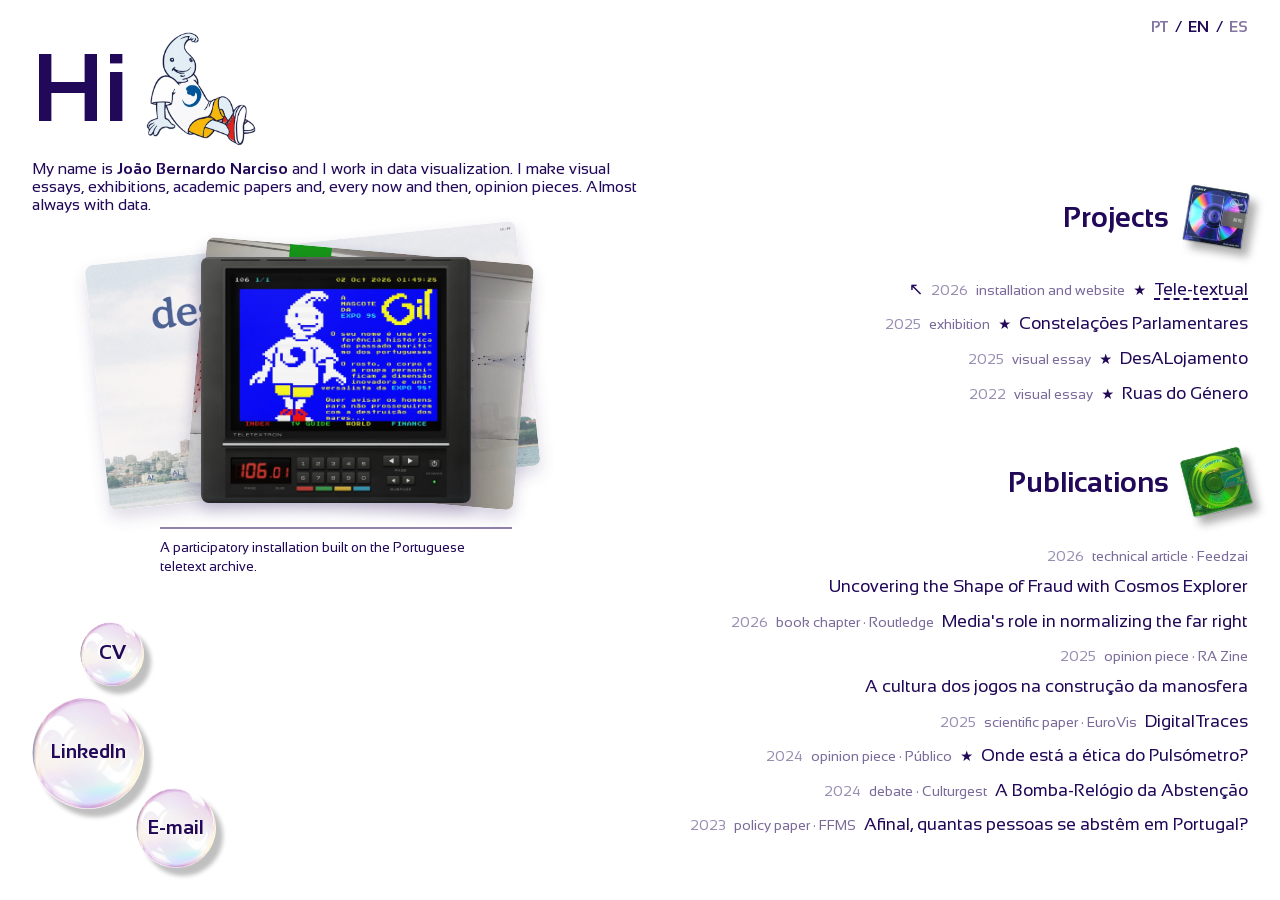
==== commit 8c39f066: "ups" ====
--- a/en/index.html
+++ b/en/index.html
@@ -87,7 +87,7 @@
 							<li><a href="https://www.taylorfrancis.com/chapters/edit/10.4324/9781032710167-3/role-media-normalising-far-right-luca-manucci-joão-bernardo-narciso" data-title="Media's role in normalizing the far right" data-description="Book chapter on the role of the media in normalizing the far right in Portugal and Spain." data-thumb="/assets/images/thumbnails/farright.webp" data-pile><span class="entry__year">2026</span><span class="entry__type">book chapter · Routledge</span><span class="entry__title">Media's role in normalizing the far right</span></a></li>
 							<li><a href="https://redeanticapitalista.net/a-cultura-dos-jogos-na-construcao-da-manosfera/" data-title="A cultura dos jogos na construção da manosfera" data-description="Opinion piece on video game culture as a space for the socialization of the manosphere." data-thumb="/assets/images/thumbnails/razine2.webp"><span class="entry__year">2025</span><span class="entry__type">opinion piece · RA Zine</span><span class="entry__title">A cultura dos jogos na construção da manosfera</span></a></li>
 							<li><a href="https://diglib.eg.org/items/fb9c677a-8d79-43c6-8754-9d08834771e2" data-title="DigitalTraces" data-description="Scientific paper on a visual analytics tool for spotting fraud in users' digital activity." data-thumb="/assets/images/thumbnails/digitaltraces.webp"><span class="entry__year">2025</span><span class="entry__type">scientific paper · EuroVis</span><span class="entry__title">DigitalTraces</span></a></li>
-							<li><a href="https://www.publico.pt/2024/02/17/opiniao/opiniao/onde-etica-pulsometro-2080435" data-title="Onde está a ética do Pulsómetro?" data-description="Opinion piece on the ethics of CNN Portugal's Pulsómetro, an 'electoral sentiment indicator of social media' promoted during the 2024 general elections." data-thumb="/assets/images/thumbnails/publico2.webp" data-pile><span class="entry__year">2024</span><span class="entry__type">opinion piece · Público</span><span class="entry__title">Onde está a ética do Pulsómetro?</span></a></li>
+							<li><a href="https://www.publico.pt/2024/02/17/opiniao/opiniao/onde-etica-pulsometro-2080435" data-title="Onde está a ética do Pulsómetro?" data-description="Opinion piece on the ethics of CNN Portugal's Pulsómetro, an 'electoral sentiment indicator of social media' promoted during the 2024 general elections." data-thumb="/assets/images/thumbnails/publico2.webp" data-flagship data-pile><span class="entry__year">2024</span><span class="entry__type">opinion piece · Público</span><span class="entry__star" role="img" title="Main project" aria-label="Main project">★</span><span class="entry__title">Onde está a ética do Pulsómetro?</span></a></li>
 							<li><a href="https://www.culturgest.pt/pt/media/bomba-relogio-da-abstencao/" data-title="A Bomba-Relógio da Abstenção" data-description="A debate on why people abstain from voting." data-thumb="/assets/images/thumbnails/bombarelogio.webp"><span class="entry__year">2024</span><span class="entry__type">debate · Culturgest</span><span class="entry__title">A Bomba-Relógio da Abstenção</span></a></li>
 							<li><a href="https://ffms.pt/pt-pt/estudos/policy-papers/afinal-quantas-pessoas-se-abstem-em-portugal" data-title="Afinal, quantas pessoas se abstêm em Portugal?" data-description="Policy paper on electoral abstention in Portugal, published by Fundação Francisco Manuel dos Santos." data-thumb="/assets/images/thumbnails/abstencao.webp" data-pile><span class="entry__year">2023</span><span class="entry__type">policy paper · FFMS</span><span class="entry__title">Afinal, quantas pessoas se abstêm em Portugal?</span></a></li>
 						</ul>
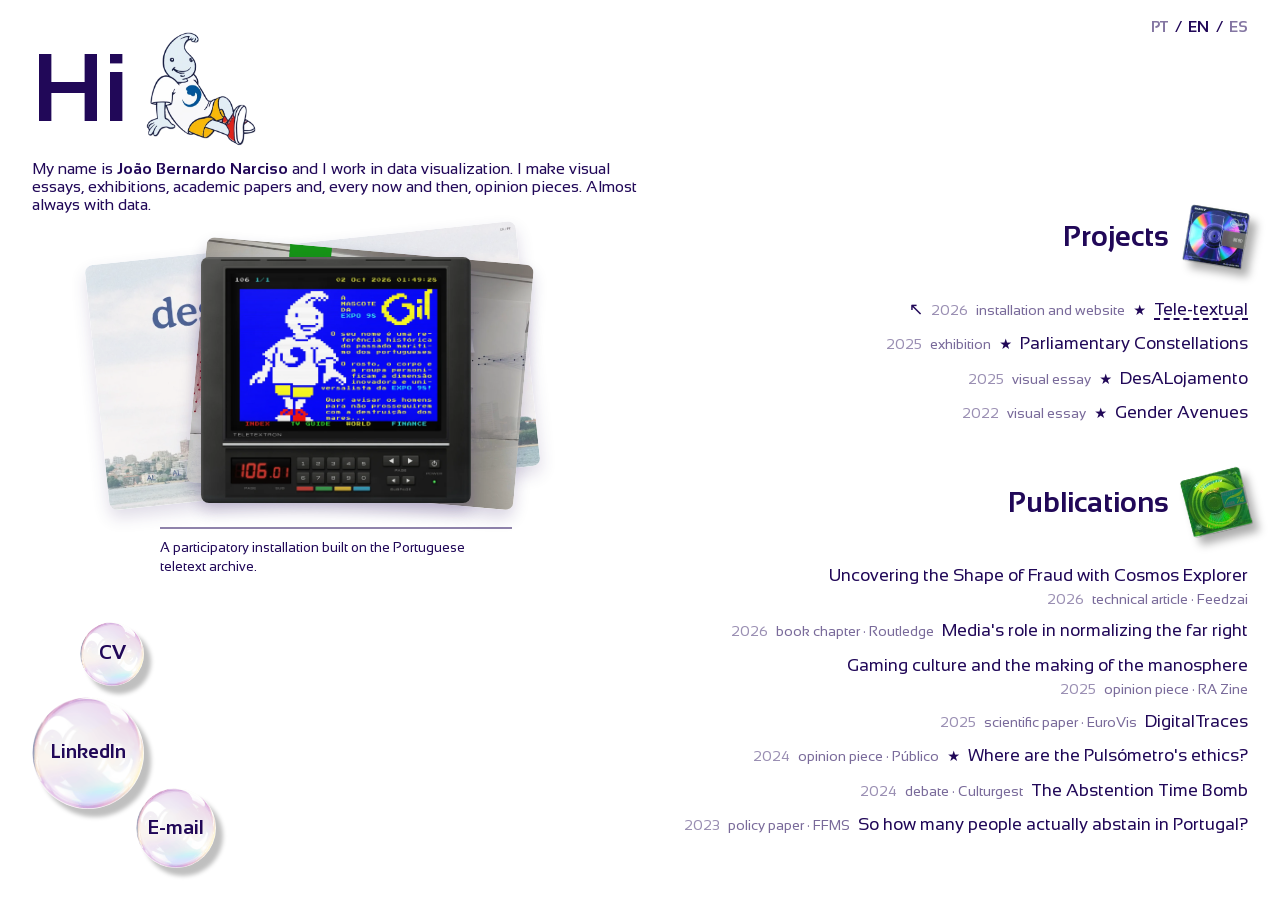
==== commit b96ebc2c: "Translate project titles; fix DesALojamento EN link Every title now has pt/en/es versions. desalojam" ====
--- a/en/index.html
+++ b/en/index.html
@@ -75,9 +75,9 @@
 						<h2 class="sectionHeader"><span class="disc"><img src="/assets/images/minidisc1.webp" alt="" style="--tilt: 9.4deg; --tilt-hover: -6.6deg"></span>Projects</h2>
 						<ul>
 							<li><a href="https://teletext.joaobernardo.me/en" data-title="Tele-textual" data-description="A participatory installation built on the Portuguese teletext archive." data-modal-description="A living archive of teletext pages from RTP and SIC. Anyone can also create new pages, within the constraints of an (apparently) obsolete technology." data-thumb="/assets/images/thumbnails/teletextual.webp" data-flagship data-pile><span class="entry__year">2026</span><span class="entry__type">installation and website</span><span class="entry__star" role="img" title="Main project" aria-label="Main project">★</span><span class="entry__title">Tele-textual</span></a></li>
-							<li><a href="https://parliament.joaobernardo.me" data-title="Constelações Parlamentares" data-description="Exhibition on every European Parliament roll-call vote since 2004, redrawn as networks." data-modal-description="Every roll-call vote of the European Parliament since 2004, redrawn as networks, in which two MEPs sit closer together the more alike their votes are. The exhibition is touring with Festival Política." data-thumb="/assets/images/thumbnails/constelacoes.webp" data-flagship data-pile data-gallery="/assets/images/constelacoes/4.jpg|/assets/images/constelacoes/1.jpg|/assets/images/constelacoes/2.jpg|/assets/images/constelacoes/5.jpg|/assets/images/constelacoes/3.jpg"><span class="entry__year">2025</span><span class="entry__type">exhibition</span><span class="entry__star" role="img" title="Main project" aria-label="Main project">★</span><span class="entry__title">Constelações Parlamentares</span></a></li>
-							<li><a href="https://desalojamento.pt/en" data-title="DesALojamento" data-description="Visual essay on the impact of short-term rentals on the housing crisis in Lisbon and Porto." data-thumb="/assets/images/thumbnails/desalojamento.webp" data-flagship data-pile><span class="entry__year">2025</span><span class="entry__type">visual essay</span><span class="entry__star" role="img" title="Main project" aria-label="Main project">★</span><span class="entry__title">DesALojamento</span></a></li>
-							<li><a href="https://ruasdogenero.pt" data-title="Ruas do Género" data-description="Visual essay on the representation of women in Porto's street naming.&lt;span class=&quot;honor&quot;&gt;Selected as one of the Best Visual and Data-Driven Stories of 2022 by The Pudding&lt;/span&gt;&lt;span class=&quot;honor&quot;&gt;Honorable Mention at the SPE Data Journalism Awards&lt;/span&gt;" data-modal-description="Visual essay on the representation of women in Porto's street naming.&lt;span class=&quot;honor&quot;&gt;&lt;a href=&quot;https://pudding.cool/pudding-cup/&quot; target=&quot;_blank&quot; rel=&quot;noopener noreferrer&quot;&gt;Selected as one of the Best Visual and Data-Driven Stories of 2022 by The Pudding&lt;/a&gt;&lt;/span&gt;&lt;span class=&quot;honor&quot;&gt;&lt;a href=&quot;https://www.escs.ipl.pt/editoriais/premiar-o-jornalismo-de-dados&quot; target=&quot;_blank&quot; rel=&quot;noopener noreferrer&quot;&gt;Honorable Mention at the SPE Data Journalism Awards&lt;/a&gt;&lt;/span&gt;" data-thumb="/assets/images/thumbnails/ruasdogenero.webp" data-flagship data-pile><span class="entry__year">2022</span><span class="entry__type">visual essay</span><span class="entry__star" role="img" title="Main project" aria-label="Main project">★</span><span class="entry__title">Ruas do Género</span></a></li>
+							<li><a href="https://parliament.joaobernardo.me" data-title="Parliamentary Constellations" data-description="Exhibition on every European Parliament roll-call vote since 2004, redrawn as networks." data-modal-description="Every roll-call vote of the European Parliament since 2004, redrawn as networks, in which two MEPs sit closer together the more alike their votes are. The exhibition is touring with Festival Política." data-thumb="/assets/images/thumbnails/constelacoes.webp" data-flagship data-pile data-gallery="/assets/images/constelacoes/4.jpg|/assets/images/constelacoes/1.jpg|/assets/images/constelacoes/2.jpg|/assets/images/constelacoes/5.jpg|/assets/images/constelacoes/3.jpg"><span class="entry__year">2025</span><span class="entry__type">exhibition</span><span class="entry__star" role="img" title="Main project" aria-label="Main project">★</span><span class="entry__title">Parliamentary Constellations</span></a></li>
+							<li><a href="https://desalojamento.pt" data-title="DesALojamento" data-description="Visual essay on the impact of short-term rentals on the housing crisis in Lisbon and Porto." data-thumb="/assets/images/thumbnails/desalojamento.webp" data-flagship data-pile><span class="entry__year">2025</span><span class="entry__type">visual essay</span><span class="entry__star" role="img" title="Main project" aria-label="Main project">★</span><span class="entry__title">DesALojamento</span></a></li>
+							<li><a href="https://ruasdogenero.pt" data-title="Gender Avenues" data-description="Visual essay on the representation of women in Porto's street naming.&lt;span class=&quot;honor&quot;&gt;Selected as one of the Best Visual and Data-Driven Stories of 2022 by The Pudding&lt;/span&gt;&lt;span class=&quot;honor&quot;&gt;Honorable Mention at the SPE Data Journalism Awards&lt;/span&gt;" data-modal-description="Visual essay on the representation of women in Porto's street naming.&lt;span class=&quot;honor&quot;&gt;&lt;a href=&quot;https://pudding.cool/pudding-cup/&quot; target=&quot;_blank&quot; rel=&quot;noopener noreferrer&quot;&gt;Selected as one of the Best Visual and Data-Driven Stories of 2022 by The Pudding&lt;/a&gt;&lt;/span&gt;&lt;span class=&quot;honor&quot;&gt;&lt;a href=&quot;https://www.escs.ipl.pt/editoriais/premiar-o-jornalismo-de-dados&quot; target=&quot;_blank&quot; rel=&quot;noopener noreferrer&quot;&gt;Honorable Mention at the SPE Data Journalism Awards&lt;/a&gt;&lt;/span&gt;" data-thumb="/assets/images/thumbnails/ruasdogenero.webp" data-flagship data-pile><span class="entry__year">2022</span><span class="entry__type">visual essay</span><span class="entry__star" role="img" title="Main project" aria-label="Main project">★</span><span class="entry__title">Gender Avenues</span></a></li>
 						</ul>
 					</div>
 					<div class="section">
@@ -85,11 +85,11 @@
 						<ul>
 							<li><a href="https://medium.com/feedzaitech/uncovering-the-shape-of-fraud-with-cosmos-explorer-visual-metaphors-behind-millions-of-transactions-b98e4cf56e56" data-title="Uncovering the Shape of Fraud with Cosmos Explorer" data-description="Technical article on using visual metaphors to reveal patterns in financial transaction data." data-thumb="/assets/images/thumbnails/fraud.webp"><span class="entry__year">2026</span><span class="entry__type">technical article · Feedzai</span><span class="entry__title">Uncovering the Shape of Fraud with Cosmos Explorer</span></a></li>
 							<li><a href="https://www.taylorfrancis.com/chapters/edit/10.4324/9781032710167-3/role-media-normalising-far-right-luca-manucci-joão-bernardo-narciso" data-title="Media's role in normalizing the far right" data-description="Book chapter on the role of the media in normalizing the far right in Portugal and Spain." data-thumb="/assets/images/thumbnails/farright.webp" data-pile><span class="entry__year">2026</span><span class="entry__type">book chapter · Routledge</span><span class="entry__title">Media's role in normalizing the far right</span></a></li>
-							<li><a href="https://redeanticapitalista.net/a-cultura-dos-jogos-na-construcao-da-manosfera/" data-title="A cultura dos jogos na construção da manosfera" data-description="Opinion piece on video game culture as a space for the socialization of the manosphere." data-thumb="/assets/images/thumbnails/razine2.webp"><span class="entry__year">2025</span><span class="entry__type">opinion piece · RA Zine</span><span class="entry__title">A cultura dos jogos na construção da manosfera</span></a></li>
+							<li><a href="https://redeanticapitalista.net/a-cultura-dos-jogos-na-construcao-da-manosfera/" data-title="Gaming culture and the making of the manosphere" data-description="Opinion piece on video game culture as a space for the socialization of the manosphere." data-thumb="/assets/images/thumbnails/razine2.webp"><span class="entry__year">2025</span><span class="entry__type">opinion piece · RA Zine</span><span class="entry__title">Gaming culture and the making of the manosphere</span></a></li>
 							<li><a href="https://diglib.eg.org/items/fb9c677a-8d79-43c6-8754-9d08834771e2" data-title="DigitalTraces" data-description="Scientific paper on a visual analytics tool for spotting fraud in users' digital activity." data-thumb="/assets/images/thumbnails/digitaltraces.webp"><span class="entry__year">2025</span><span class="entry__type">scientific paper · EuroVis</span><span class="entry__title">DigitalTraces</span></a></li>
-							<li><a href="https://www.publico.pt/2024/02/17/opiniao/opiniao/onde-etica-pulsometro-2080435" data-title="Onde está a ética do Pulsómetro?" data-description="Opinion piece on the ethics of CNN Portugal's Pulsómetro, an 'electoral sentiment indicator of social media' promoted during the 2024 general elections." data-thumb="/assets/images/thumbnails/publico2.webp" data-flagship data-pile><span class="entry__year">2024</span><span class="entry__type">opinion piece · Público</span><span class="entry__star" role="img" title="Main project" aria-label="Main project">★</span><span class="entry__title">Onde está a ética do Pulsómetro?</span></a></li>
-							<li><a href="https://www.culturgest.pt/pt/media/bomba-relogio-da-abstencao/" data-title="A Bomba-Relógio da Abstenção" data-description="A debate on why people abstain from voting." data-thumb="/assets/images/thumbnails/bombarelogio.webp"><span class="entry__year">2024</span><span class="entry__type">debate · Culturgest</span><span class="entry__title">A Bomba-Relógio da Abstenção</span></a></li>
-							<li><a href="https://ffms.pt/pt-pt/estudos/policy-papers/afinal-quantas-pessoas-se-abstem-em-portugal" data-title="Afinal, quantas pessoas se abstêm em Portugal?" data-description="Policy paper on electoral abstention in Portugal, published by Fundação Francisco Manuel dos Santos." data-thumb="/assets/images/thumbnails/abstencao.webp" data-pile><span class="entry__year">2023</span><span class="entry__type">policy paper · FFMS</span><span class="entry__title">Afinal, quantas pessoas se abstêm em Portugal?</span></a></li>
+							<li><a href="https://www.publico.pt/2024/02/17/opiniao/opiniao/onde-etica-pulsometro-2080435" data-title="Where are the Pulsómetro's ethics?" data-description="Opinion piece on the ethics of CNN Portugal's Pulsómetro, an 'electoral sentiment indicator of social media' promoted during the 2024 general elections." data-thumb="/assets/images/thumbnails/publico2.webp" data-flagship data-pile><span class="entry__year">2024</span><span class="entry__type">opinion piece · Público</span><span class="entry__star" role="img" title="Main project" aria-label="Main project">★</span><span class="entry__title">Where are the Pulsómetro's ethics?</span></a></li>
+							<li><a href="https://www.culturgest.pt/pt/media/bomba-relogio-da-abstencao/" data-title="The Abstention Time Bomb" data-description="A debate on why people abstain from voting." data-thumb="/assets/images/thumbnails/bombarelogio.webp"><span class="entry__year">2024</span><span class="entry__type">debate · Culturgest</span><span class="entry__title">The Abstention Time Bomb</span></a></li>
+							<li><a href="https://ffms.pt/pt-pt/estudos/policy-papers/afinal-quantas-pessoas-se-abstem-em-portugal" data-title="So how many people actually abstain in Portugal?" data-description="Policy paper on electoral abstention in Portugal, published by Fundação Francisco Manuel dos Santos." data-thumb="/assets/images/thumbnails/abstencao.webp" data-pile><span class="entry__year">2023</span><span class="entry__type">policy paper · FFMS</span><span class="entry__title">So how many people actually abstain in Portugal?</span></a></li>
 						</ul>
 					</div>
 				</div>
--- a/assets/css/styles.css
+++ b/assets/css/styles.css
@@ -189,14 +189,15 @@
 }
 
 /* One row per project. The year and the type read first, then the title,
-   which stays flush to the right edge the list has always aligned on. A title
-   too long for the row wraps inside itself rather than being cut. */
+   which stays flush to the right edge the list has always aligned on. When
+   the row is too narrow for both, wrap-reverse puts the title on the line
+   above and the year and type below it. */
 .section ul li a {
 	display: flex;
-	flex-wrap: wrap;
+	flex-wrap: wrap-reverse;
 	justify-content: flex-end;
 	align-items: baseline;
-	gap: 0.45em;
+	gap: 0.15em 0.45em;
 }
 
 .entry__year,
@@ -277,6 +278,9 @@
 .section ul li a::before {
 	content: '↖';
 	flex: none;
+	/* Full-size glyph on a line of smaller type: without this it makes the
+	   year-and-type line taller and pushes it away from a wrapped title. */
+	line-height: 0;
 	opacity: 0;
 	transition: opacity 150ms ease-out, translate 150ms ease-out;
 	translate: -0.2em 0.1em;
@@ -570,7 +574,7 @@
 
 	.section ul {
 		align-items: flex-start;
-		gap: 0.6rem;
+		gap: 1.15rem;
 	}
 
 	.section ul li {
@@ -581,8 +585,15 @@
 		justify-content: flex-start;
 	}
 
+	/* The title always takes a line to itself, which wrap-reverse stacks
+	   above the year, type and star. */
 	.entry__title {
+		flex-basis: 100%;
 		text-align: left;
+	}
+
+	.entry__type {
+		flex: 0 1 auto;
 	}
 
 	ul {
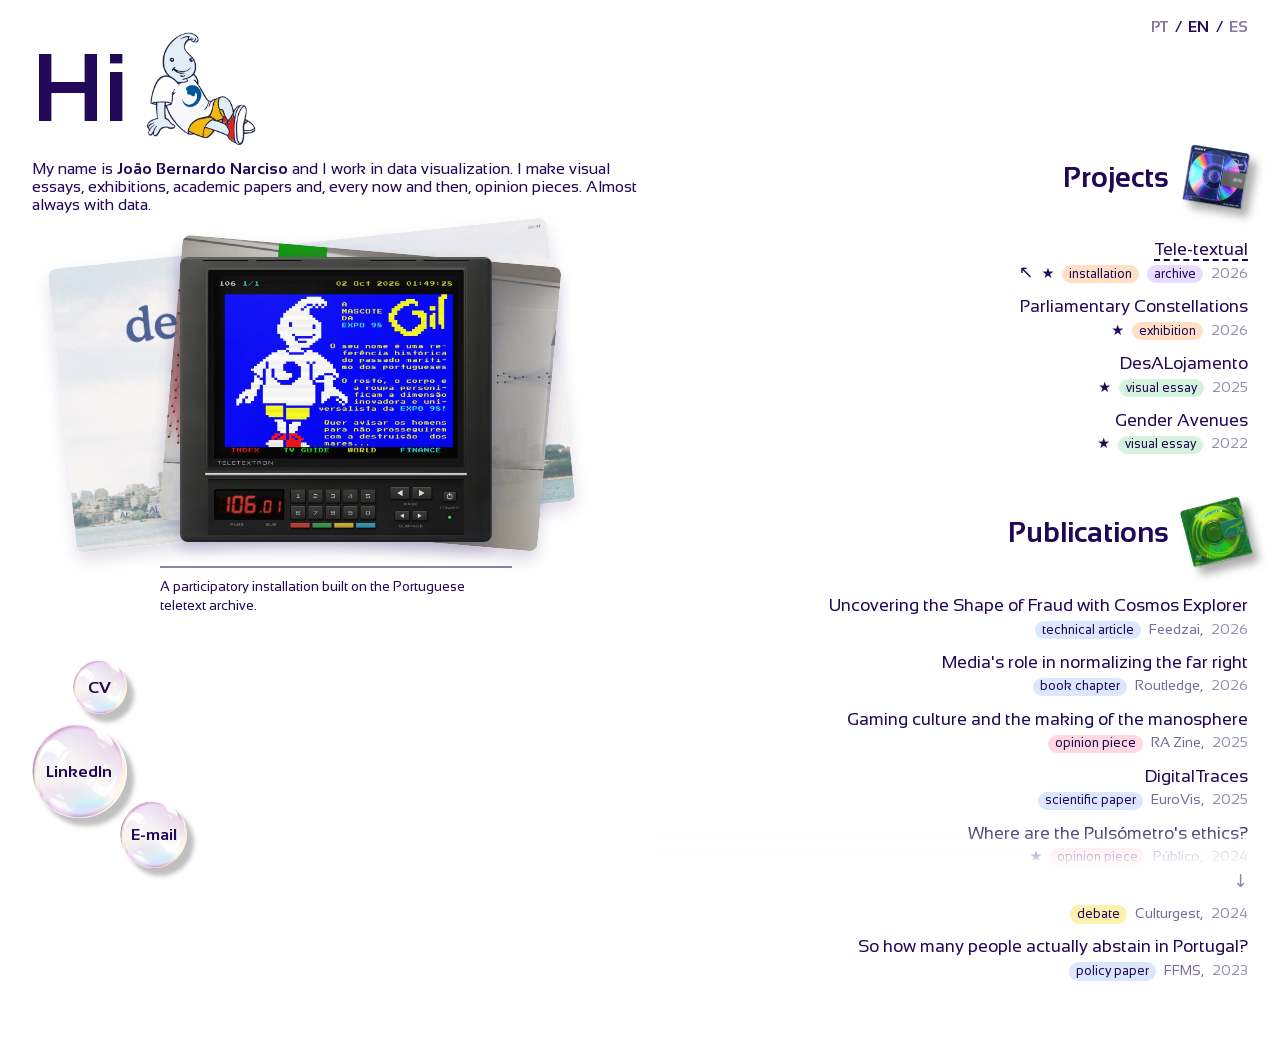
==== commit 617bc7ed: "Add type badges, scroll layout and Constelações updates - Work types are a vocabulary in site.js, sh" ====
--- a/en/index.html
+++ b/en/index.html
@@ -74,22 +74,22 @@
 					<div class="section">
 						<h2 class="sectionHeader"><span class="disc"><img src="/assets/images/minidisc1.webp" alt="" style="--tilt: 9.4deg; --tilt-hover: -6.6deg"></span>Projects</h2>
 						<ul>
-							<li><a href="https://teletext.joaobernardo.me/en" data-title="Tele-textual" data-description="A participatory installation built on the Portuguese teletext archive." data-modal-description="A living archive of teletext pages from RTP and SIC. Anyone can also create new pages, within the constraints of an (apparently) obsolete technology." data-thumb="/assets/images/thumbnails/teletextual.webp" data-flagship data-pile><span class="entry__year">2026</span><span class="entry__type">installation and website</span><span class="entry__star" role="img" title="Main project" aria-label="Main project">★</span><span class="entry__title">Tele-textual</span></a></li>
-							<li><a href="https://parliament.joaobernardo.me" data-title="Parliamentary Constellations" data-description="Exhibition on every European Parliament roll-call vote since 2004, redrawn as networks." data-modal-description="Every roll-call vote of the European Parliament since 2004, redrawn as networks, in which two MEPs sit closer together the more alike their votes are. The exhibition is touring with Festival Política." data-thumb="/assets/images/thumbnails/constelacoes.webp" data-flagship data-pile data-gallery="/assets/images/constelacoes/4.jpg|/assets/images/constelacoes/1.jpg|/assets/images/constelacoes/2.jpg|/assets/images/constelacoes/5.jpg|/assets/images/constelacoes/3.jpg"><span class="entry__year">2025</span><span class="entry__type">exhibition</span><span class="entry__star" role="img" title="Main project" aria-label="Main project">★</span><span class="entry__title">Parliamentary Constellations</span></a></li>
-							<li><a href="https://desalojamento.pt" data-title="DesALojamento" data-description="Visual essay on the impact of short-term rentals on the housing crisis in Lisbon and Porto." data-thumb="/assets/images/thumbnails/desalojamento.webp" data-flagship data-pile><span class="entry__year">2025</span><span class="entry__type">visual essay</span><span class="entry__star" role="img" title="Main project" aria-label="Main project">★</span><span class="entry__title">DesALojamento</span></a></li>
-							<li><a href="https://ruasdogenero.pt" data-title="Gender Avenues" data-description="Visual essay on the representation of women in Porto's street naming.&lt;span class=&quot;honor&quot;&gt;Selected as one of the Best Visual and Data-Driven Stories of 2022 by The Pudding&lt;/span&gt;&lt;span class=&quot;honor&quot;&gt;Honorable Mention at the SPE Data Journalism Awards&lt;/span&gt;" data-modal-description="Visual essay on the representation of women in Porto's street naming.&lt;span class=&quot;honor&quot;&gt;&lt;a href=&quot;https://pudding.cool/pudding-cup/&quot; target=&quot;_blank&quot; rel=&quot;noopener noreferrer&quot;&gt;Selected as one of the Best Visual and Data-Driven Stories of 2022 by The Pudding&lt;/a&gt;&lt;/span&gt;&lt;span class=&quot;honor&quot;&gt;&lt;a href=&quot;https://www.escs.ipl.pt/editoriais/premiar-o-jornalismo-de-dados&quot; target=&quot;_blank&quot; rel=&quot;noopener noreferrer&quot;&gt;Honorable Mention at the SPE Data Journalism Awards&lt;/a&gt;&lt;/span&gt;" data-thumb="/assets/images/thumbnails/ruasdogenero.webp" data-flagship data-pile><span class="entry__year">2022</span><span class="entry__type">visual essay</span><span class="entry__star" role="img" title="Main project" aria-label="Main project">★</span><span class="entry__title">Gender Avenues</span></a></li>
+							<li><a href="https://teletext.joaobernardo.me/en" data-title="Tele-textual" data-description="A participatory installation built on the Portuguese teletext archive." data-modal-description="A living archive of teletext pages from RTP and SIC. Anyone can also create new pages, within the constraints of an (apparently) obsolete technology." data-thumb="/assets/images/thumbnails/teletextual.webp" data-flagship data-pile><span class="entry__badge" style="--badge: #ffe0c4">installation</span><span class="entry__badge" style="--badge: #e8ddff">archive</span><span class="entry__year">2026</span><span class="entry__star" role="img" title="Main project" aria-label="Main project">★</span><span class="entry__title">Tele-textual</span></a></li>
+							<li><a href="#constelacoes" data-title="Parliamentary Constellations" data-description="Exhibition on every European Parliament roll-call vote since 2004, redrawn as networks." data-modal-description="Every roll-call vote of the European Parliament since 2004, redrawn as networks, in which two MEPs sit closer together the more alike their votes are. The exhibition is touring with Festival Política." data-thumb="/assets/images/thumbnails/constelacoes.webp" data-flagship data-pile data-gallery="/assets/images/constelacoes/4.jpg|/assets/images/constelacoes/1.jpg|/assets/images/constelacoes/2.jpg|/assets/images/constelacoes/5.jpg|/assets/images/constelacoes/3.jpg"><span class="entry__badge" style="--badge: #ffe0c4">exhibition</span><span class="entry__year">2026</span><span class="entry__star" role="img" title="Main project" aria-label="Main project">★</span><span class="entry__title">Parliamentary Constellations</span></a></li>
+							<li><a href="https://desalojamento.pt" data-title="DesALojamento" data-description="Visual essay on the impact of short-term rentals on the housing crisis in Lisbon and Porto." data-thumb="/assets/images/thumbnails/desalojamento.webp" data-flagship data-pile><span class="entry__badge" style="--badge: #d5f2dc">visual essay</span><span class="entry__year">2025</span><span class="entry__star" role="img" title="Main project" aria-label="Main project">★</span><span class="entry__title">DesALojamento</span></a></li>
+							<li><a href="https://ruasdogenero.pt" data-title="Gender Avenues" data-description="Visual essay on the representation of women in Porto's street naming.&lt;span class=&quot;honor&quot;&gt;Selected as one of the Best Visual and Data-Driven Stories of 2022 by The Pudding&lt;/span&gt;&lt;span class=&quot;honor&quot;&gt;Honorable Mention at the SPE Data Journalism Awards&lt;/span&gt;" data-modal-description="Visual essay on the representation of women in Porto's street naming.&lt;span class=&quot;honor&quot;&gt;&lt;a href=&quot;https://pudding.cool/pudding-cup/&quot; target=&quot;_blank&quot; rel=&quot;noopener noreferrer&quot;&gt;Selected as one of the Best Visual and Data-Driven Stories of 2022 by The Pudding&lt;/a&gt;&lt;/span&gt;&lt;span class=&quot;honor&quot;&gt;&lt;a href=&quot;https://www.escs.ipl.pt/editoriais/premiar-o-jornalismo-de-dados&quot; target=&quot;_blank&quot; rel=&quot;noopener noreferrer&quot;&gt;Honorable Mention at the SPE Data Journalism Awards&lt;/a&gt;&lt;/span&gt;" data-thumb="/assets/images/thumbnails/ruasdogenero.webp" data-flagship data-pile><span class="entry__badge" style="--badge: #d5f2dc">visual essay</span><span class="entry__year">2022</span><span class="entry__star" role="img" title="Main project" aria-label="Main project">★</span><span class="entry__title">Gender Avenues</span></a></li>
 						</ul>
 					</div>
 					<div class="section">
 						<h2 class="sectionHeader"><span class="disc"><img src="/assets/images/minidisc2.webp" alt="" style="--tilt: -13.3deg; --tilt-hover: 6.7deg"></span>Publications</h2>
 						<ul>
-							<li><a href="https://medium.com/feedzaitech/uncovering-the-shape-of-fraud-with-cosmos-explorer-visual-metaphors-behind-millions-of-transactions-b98e4cf56e56" data-title="Uncovering the Shape of Fraud with Cosmos Explorer" data-description="Technical article on using visual metaphors to reveal patterns in financial transaction data." data-thumb="/assets/images/thumbnails/fraud.webp"><span class="entry__year">2026</span><span class="entry__type">technical article · Feedzai</span><span class="entry__title">Uncovering the Shape of Fraud with Cosmos Explorer</span></a></li>
-							<li><a href="https://www.taylorfrancis.com/chapters/edit/10.4324/9781032710167-3/role-media-normalising-far-right-luca-manucci-joão-bernardo-narciso" data-title="Media's role in normalizing the far right" data-description="Book chapter on the role of the media in normalizing the far right in Portugal and Spain." data-thumb="/assets/images/thumbnails/farright.webp" data-pile><span class="entry__year">2026</span><span class="entry__type">book chapter · Routledge</span><span class="entry__title">Media's role in normalizing the far right</span></a></li>
-							<li><a href="https://redeanticapitalista.net/a-cultura-dos-jogos-na-construcao-da-manosfera/" data-title="Gaming culture and the making of the manosphere" data-description="Opinion piece on video game culture as a space for the socialization of the manosphere." data-thumb="/assets/images/thumbnails/razine2.webp"><span class="entry__year">2025</span><span class="entry__type">opinion piece · RA Zine</span><span class="entry__title">Gaming culture and the making of the manosphere</span></a></li>
-							<li><a href="https://diglib.eg.org/items/fb9c677a-8d79-43c6-8754-9d08834771e2" data-title="DigitalTraces" data-description="Scientific paper on a visual analytics tool for spotting fraud in users' digital activity." data-thumb="/assets/images/thumbnails/digitaltraces.webp"><span class="entry__year">2025</span><span class="entry__type">scientific paper · EuroVis</span><span class="entry__title">DigitalTraces</span></a></li>
-							<li><a href="https://www.publico.pt/2024/02/17/opiniao/opiniao/onde-etica-pulsometro-2080435" data-title="Where are the Pulsómetro's ethics?" data-description="Opinion piece on the ethics of CNN Portugal's Pulsómetro, an 'electoral sentiment indicator of social media' promoted during the 2024 general elections." data-thumb="/assets/images/thumbnails/publico2.webp" data-flagship data-pile><span class="entry__year">2024</span><span class="entry__type">opinion piece · Público</span><span class="entry__star" role="img" title="Main project" aria-label="Main project">★</span><span class="entry__title">Where are the Pulsómetro's ethics?</span></a></li>
-							<li><a href="https://www.culturgest.pt/pt/media/bomba-relogio-da-abstencao/" data-title="The Abstention Time Bomb" data-description="A debate on why people abstain from voting." data-thumb="/assets/images/thumbnails/bombarelogio.webp"><span class="entry__year">2024</span><span class="entry__type">debate · Culturgest</span><span class="entry__title">The Abstention Time Bomb</span></a></li>
-							<li><a href="https://ffms.pt/pt-pt/estudos/policy-papers/afinal-quantas-pessoas-se-abstem-em-portugal" data-title="So how many people actually abstain in Portugal?" data-description="Policy paper on electoral abstention in Portugal, published by Fundação Francisco Manuel dos Santos." data-thumb="/assets/images/thumbnails/abstencao.webp" data-pile><span class="entry__year">2023</span><span class="entry__type">policy paper · FFMS</span><span class="entry__title">So how many people actually abstain in Portugal?</span></a></li>
+							<li><a href="https://medium.com/feedzaitech/uncovering-the-shape-of-fraud-with-cosmos-explorer-visual-metaphors-behind-millions-of-transactions-b98e4cf56e56" data-title="Uncovering the Shape of Fraud with Cosmos Explorer" data-description="Technical article on using visual metaphors to reveal patterns in financial transaction data." data-thumb="/assets/images/thumbnails/fraud.webp"><span class="entry__badge" style="--badge: #dbe6ff">technical article</span><span class="entry__type">Feedzai,</span><span class="entry__year">2026</span><span class="entry__title">Uncovering the Shape of Fraud with Cosmos Explorer</span></a></li>
+							<li><a href="https://www.taylorfrancis.com/chapters/edit/10.4324/9781032710167-3/role-media-normalising-far-right-luca-manucci-joão-bernardo-narciso" data-title="Media's role in normalizing the far right" data-description="Book chapter on the role of the media in normalizing the far right in Portugal and Spain." data-thumb="/assets/images/thumbnails/farright.webp" data-pile><span class="entry__badge" style="--badge: #dbe6ff">book chapter</span><span class="entry__type">Routledge,</span><span class="entry__year">2026</span><span class="entry__title">Media's role in normalizing the far right</span></a></li>
+							<li><a href="https://redeanticapitalista.net/a-cultura-dos-jogos-na-construcao-da-manosfera/" data-title="Gaming culture and the making of the manosphere" data-description="Opinion piece on video game culture as a space for the socialization of the manosphere." data-thumb="/assets/images/thumbnails/razine2.webp"><span class="entry__badge" style="--badge: #ffd8e2">opinion piece</span><span class="entry__type">RA Zine,</span><span class="entry__year">2025</span><span class="entry__title">Gaming culture and the making of the manosphere</span></a></li>
+							<li><a href="https://diglib.eg.org/items/fb9c677a-8d79-43c6-8754-9d08834771e2" data-title="DigitalTraces" data-description="Scientific paper on a visual analytics tool for spotting fraud in users' digital activity." data-thumb="/assets/images/thumbnails/digitaltraces.webp"><span class="entry__badge" style="--badge: #dbe6ff">scientific paper</span><span class="entry__type">EuroVis,</span><span class="entry__year">2025</span><span class="entry__title">DigitalTraces</span></a></li>
+							<li><a href="https://www.publico.pt/2024/02/17/opiniao/opiniao/onde-etica-pulsometro-2080435" data-title="Where are the Pulsómetro's ethics?" data-description="Opinion piece on the ethics of CNN Portugal's Pulsómetro, an 'electoral sentiment indicator of social media' promoted during the 2024 general elections." data-thumb="/assets/images/thumbnails/publico2.webp" data-flagship data-pile><span class="entry__badge" style="--badge: #ffd8e2">opinion piece</span><span class="entry__type">Público,</span><span class="entry__year">2024</span><span class="entry__star" role="img" title="Main project" aria-label="Main project">★</span><span class="entry__title">Where are the Pulsómetro's ethics?</span></a></li>
+							<li><a href="https://www.culturgest.pt/pt/media/bomba-relogio-da-abstencao/" data-title="The Abstention Time Bomb" data-description="A debate on why people abstain from voting." data-modal-description="A conversation at Culturgest, on Europe Day 2024, based on The Abstention Time Bomb, a data journalism investigation by DIVERGENTE that sets abstention in the European Union against inequality, unemployment and education. With Susana Peralta, moderated by DIVERGENTE journalists." data-thumb="/assets/images/thumbnails/bombarelogio.webp"><span class="entry__badge" style="--badge: #fff0b0">debate</span><span class="entry__type">Culturgest,</span><span class="entry__year">2024</span><span class="entry__title">The Abstention Time Bomb</span></a></li>
+							<li><a href="https://ffms.pt/pt-pt/estudos/policy-papers/afinal-quantas-pessoas-se-abstem-em-portugal" data-title="So how many people actually abstain in Portugal?" data-description="Policy paper on electoral abstention in Portugal, published by Fundação Francisco Manuel dos Santos." data-thumb="/assets/images/thumbnails/abstencao.webp" data-pile><span class="entry__badge" style="--badge: #dbe6ff">policy paper</span><span class="entry__type">FFMS,</span><span class="entry__year">2023</span><span class="entry__title">So how many people actually abstain in Portugal?</span></a></li>
 						</ul>
 					</div>
 				</div>
--- a/assets/css/styles.css
+++ b/assets/css/styles.css
@@ -1,6 +1,10 @@
 :root {
 	--color-purple: #210858;
 	--max-width: 42rem;
+	--section-gap: clamp(1rem, 5.3vh, 3rem);
+	/* The bubbles' unit: 0.9rem on a screen 960px tall or more, shrinking
+	   with shorter screens (a raised macOS display scale makes them shorter). */
+	--bubble: clamp(0.6rem, 1.5vh, 0.9rem);
 }
 
 *,
@@ -75,12 +79,16 @@
 	line-height: 112.295%;
 }
 
+/* Fixed, like the left column, so they stay put however long the list gets. */
 .bubbles {
-	position: absolute;
+	position: fixed;
 	bottom: 2rem;
 	left: 2rem;
-	width: 11rem;
+	width: calc(11 * var(--bubble));
 	pointer-events: none;
+	/* Above the sticky left column, which would otherwise take their clicks;
+	   below the project popup. */
+	z-index: 20;
 }
 
 .bubble {
@@ -112,28 +120,29 @@
 	}
 }
 
+/* Everything in multiples of --bubble, so the whole cluster scales together. */
 .bubble--cv {
-	bottom: 11.4rem;
-	left: 3rem;
-	width: 4rem;
-	height: 4rem;
-	font-size: 1.2rem;
+	bottom: calc(11.4 * var(--bubble));
+	left: calc(3 * var(--bubble));
+	width: calc(4 * var(--bubble));
+	height: calc(4 * var(--bubble));
+	font-size: max(0.75rem, calc(1.2 * var(--bubble)));
 }
 
 .bubble--linkedin {
-	bottom: 3.7rem;
+	bottom: calc(3.7 * var(--bubble));
 	left: 0;
-	width: 7rem;
-	height: 7rem;
-	font-size: 1.2rem;
+	width: calc(7 * var(--bubble));
+	height: calc(7 * var(--bubble));
+	font-size: max(0.75rem, calc(1.2 * var(--bubble)));
 }
 
 .bubble--email {
 	bottom: 0;
-	left: 6.5rem;
-	width: 5rem;
-	height: 5rem;
-	font-size: 1.2rem;
+	left: calc(6.5 * var(--bubble));
+	width: calc(5 * var(--bubble));
+	height: calc(5 * var(--bubble));
+	font-size: max(0.75rem, calc(1.2 * var(--bubble)));
 }
 
 .portfolio {
@@ -148,7 +157,7 @@
 	gap: 1rem;
 	font-size: clamp(1.1rem, 3.2vh, 1.8rem);
 	font-weight: 700;
-	margin-top: clamp(1rem, 5.3vh, 3rem);
+	margin-top: var(--section-gap);
 	margin-bottom: clamp(0.5rem, 3.5vh, 2rem);
 	text-align: right;
 
@@ -202,8 +211,19 @@
 
 .entry__year,
 .entry__type,
+.entry__badge,
 .entry__star {
 	flex: none;
+}
+
+/* Type of work. The colour comes from site.js (`typeColors`). */
+.entry__badge {
+	font-size: 0.72em;
+	line-height: 1.35;
+	padding: 0.05em 0.55em;
+	border-radius: 1em;
+	background: var(--badge);
+	white-space: nowrap;
 }
 
 .entry__year {
@@ -217,12 +237,18 @@
 	opacity: 0.6;
 }
 
+/* On desktop the star leads the line; on a phone it goes back to the end.
+   The hover arrow stays ahead of it. */
 .entry__star {
+	order: -1;
 	font-size: 0.82em;
 	line-height: 1;
 }
 
+/* The title always takes a line to itself, which wrap-reverse stacks above
+   the year, type and star. */
 .entry__title {
+	flex-basis: 100%;
 	text-align: right;
 }
 
@@ -245,22 +271,51 @@
 	padding: 1rem clamp(1rem, 3vw, 2rem);
 }
 
-/* The bubbles are pinned to the bottom-left of the first screen (their cluster
-   reaches 17.4rem up from it), so the left column stops above them and the
-   preview shrinks into whatever height is left. */
+/* The bubbles are pinned to the bottom-left of the screen (their cluster
+   reaches 2rem + 15.4 bubble units up from it), so the left column stops
+   above them and the preview shrinks into whatever height is left. It stays
+   put while the list on the right scrolls, so the preview is always beside
+   the hovered project. */
 .leftColumn {
+	position: sticky;
+	top: 1rem;
 	display: flex;
 	flex-direction: column;
 	height: calc(100vh - 2rem);
-	padding-bottom: 17.5rem;
-}
-
+	padding-bottom: calc(2rem + 15.5 * var(--bubble));
+}
+
+/* "Projetos" starts level with the intro text ("Chamo-me…"): --intro is that
+   text's distance from the top, set by main.js. The rest of the list scrolls. */
 .rightColumn {
-	min-height: calc(100vh - 2rem);
-	display: flex;
-	flex-direction: column;
+	padding-top: max(0px, var(--intro, 0px) - var(--section-gap));
+	padding-bottom: clamp(1rem, 2rem, 3rem);
+}
+
+/* Scroll hint: while the list runs on below the screen, its bottom edge fades
+   out and an arrow points down. main.js adds .is-list-end once the end of the
+   list is in view, and both go. To keep only the fade, delete `content: '↓'`
+   and put `content: ''` in its place. */
+.rightColumn::after {
+	content: '↓';
+	position: sticky;
+	bottom: 0;
+	display: flex;
 	justify-content: flex-end;
-	padding-bottom: clamp(1rem, 2rem, 3rem);
+	align-items: flex-end;
+	height: 5rem;
+	margin-top: -5rem;
+	padding-bottom: 0.3rem;
+	font-size: 1.1rem;
+	color: rgba(33, 8, 88, 0.5);
+	/* Solid at the bottom, so the arrow never sits on a faded title. */
+	background: linear-gradient(rgba(255, 255, 255, 0), #fff 60%);
+	pointer-events: none;
+	transition: opacity 200ms ease-out;
+}
+
+.is-list-end .rightColumn::after {
+	opacity: 0;
 }
 
 
@@ -277,6 +332,7 @@
    same baseline as the year rather than stacking above it. */
 .section ul li a::before {
 	content: '↖';
+	order: -2;
 	flex: none;
 	/* Full-size glyph on a line of smaller type: without this it makes the
 	   year-and-type line taller and pushes it away from a wrapped title. */
@@ -371,10 +427,11 @@
    its bottom edge: a row sized by its content changed height every time a
    portrait entered or left the pile, and everything jumped with it. The 39.5rem
    is what the rest of the first screen needs (header ≈ 13rem, margins 3rem,
-   three lines of text ≈ 6rem, bubbles 17.5rem) — raise it if the intro grows. */
+   three lines of text ≈ 6rem, bubbles 17.5 at full size) — raise it if the
+   intro grows. */
 .preview[data-mode='stack'] {
 	--pile-gap: clamp(2rem, 6vh, 4.5rem);
-	grid-template-rows: max(4rem, min(42vh, 100vh - 37.5rem - var(--pile-gap), 24rem)) auto;
+	grid-template-rows: max(4rem, min(42vh, 100vh - 22rem - 15.5 * var(--bubble) - var(--pile-gap), 24rem)) auto;
 	/* The tilted prints underneath rise above the row at their corners, more
 	   the bigger they are; this gap, which grows with the screen, keeps them
 	   off the intro text. */
@@ -545,12 +602,19 @@
 	}
 
 	.leftColumn {
+		position: static;
 		display: block;
 		height: auto;
 		padding-bottom: 0;
 	}
 
+	/* On a phone the whole page scrolls, as phones always do. */
+	.rightColumn::after {
+		display: none;
+	}
+
 	.rightColumn {
+		padding-top: 0;
 		min-height: 0;
 		display: block;
 		padding-bottom: 1rem;
@@ -585,15 +649,16 @@
 		justify-content: flex-start;
 	}
 
-	/* The title always takes a line to itself, which wrap-reverse stacks
-	   above the year, type and star. */
 	.entry__title {
-		flex-basis: 100%;
 		text-align: left;
 	}
 
 	.entry__type {
 		flex: 0 1 auto;
+	}
+
+	.entry__star {
+		order: 0;
 	}
 
 	ul {
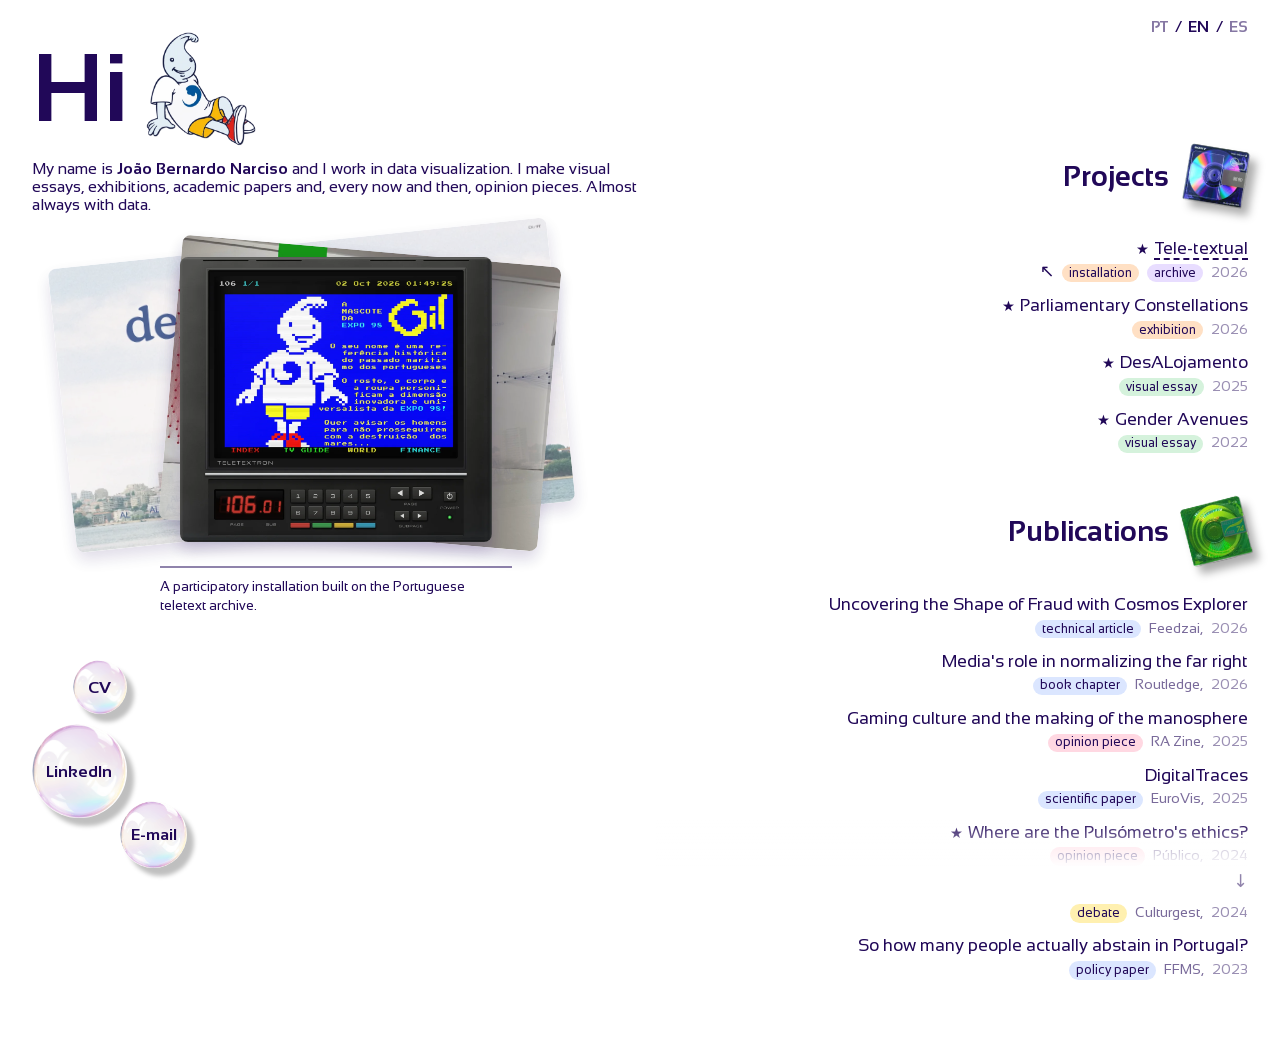
==== commit 50283bfe: "Put the flagship star on the project title Co-Authored-By: Claude Opus 5.5 <noreply@anthropic.com>" ====
--- a/en/index.html
+++ b/en/index.html
@@ -74,10 +74,10 @@
 					<div class="section">
 						<h2 class="sectionHeader"><span class="disc"><img src="/assets/images/minidisc1.webp" alt="" style="--tilt: 9.4deg; --tilt-hover: -6.6deg"></span>Projects</h2>
 						<ul>
-							<li><a href="https://teletext.joaobernardo.me/en" data-title="Tele-textual" data-description="A participatory installation built on the Portuguese teletext archive." data-modal-description="A living archive of teletext pages from RTP and SIC. Anyone can also create new pages, within the constraints of an (apparently) obsolete technology." data-thumb="/assets/images/thumbnails/teletextual.webp" data-flagship data-pile><span class="entry__badge" style="--badge: #ffe0c4">installation</span><span class="entry__badge" style="--badge: #e8ddff">archive</span><span class="entry__year">2026</span><span class="entry__star" role="img" title="Main project" aria-label="Main project">★</span><span class="entry__title">Tele-textual</span></a></li>
-							<li><a href="#constelacoes" data-title="Parliamentary Constellations" data-description="Exhibition on every European Parliament roll-call vote since 2004, redrawn as networks." data-modal-description="Every roll-call vote of the European Parliament since 2004, redrawn as networks, in which two MEPs sit closer together the more alike their votes are. The exhibition is touring with Festival Política." data-thumb="/assets/images/thumbnails/constelacoes.webp" data-flagship data-pile data-gallery="/assets/images/constelacoes/4.jpg|/assets/images/constelacoes/1.jpg|/assets/images/constelacoes/2.jpg|/assets/images/constelacoes/5.jpg|/assets/images/constelacoes/3.jpg"><span class="entry__badge" style="--badge: #ffe0c4">exhibition</span><span class="entry__year">2026</span><span class="entry__star" role="img" title="Main project" aria-label="Main project">★</span><span class="entry__title">Parliamentary Constellations</span></a></li>
-							<li><a href="https://desalojamento.pt" data-title="DesALojamento" data-description="Visual essay on the impact of short-term rentals on the housing crisis in Lisbon and Porto." data-thumb="/assets/images/thumbnails/desalojamento.webp" data-flagship data-pile><span class="entry__badge" style="--badge: #d5f2dc">visual essay</span><span class="entry__year">2025</span><span class="entry__star" role="img" title="Main project" aria-label="Main project">★</span><span class="entry__title">DesALojamento</span></a></li>
-							<li><a href="https://ruasdogenero.pt" data-title="Gender Avenues" data-description="Visual essay on the representation of women in Porto's street naming.&lt;span class=&quot;honor&quot;&gt;Selected as one of the Best Visual and Data-Driven Stories of 2022 by The Pudding&lt;/span&gt;&lt;span class=&quot;honor&quot;&gt;Honorable Mention at the SPE Data Journalism Awards&lt;/span&gt;" data-modal-description="Visual essay on the representation of women in Porto's street naming.&lt;span class=&quot;honor&quot;&gt;&lt;a href=&quot;https://pudding.cool/pudding-cup/&quot; target=&quot;_blank&quot; rel=&quot;noopener noreferrer&quot;&gt;Selected as one of the Best Visual and Data-Driven Stories of 2022 by The Pudding&lt;/a&gt;&lt;/span&gt;&lt;span class=&quot;honor&quot;&gt;&lt;a href=&quot;https://www.escs.ipl.pt/editoriais/premiar-o-jornalismo-de-dados&quot; target=&quot;_blank&quot; rel=&quot;noopener noreferrer&quot;&gt;Honorable Mention at the SPE Data Journalism Awards&lt;/a&gt;&lt;/span&gt;" data-thumb="/assets/images/thumbnails/ruasdogenero.webp" data-flagship data-pile><span class="entry__badge" style="--badge: #d5f2dc">visual essay</span><span class="entry__year">2022</span><span class="entry__star" role="img" title="Main project" aria-label="Main project">★</span><span class="entry__title">Gender Avenues</span></a></li>
+							<li><a href="https://teletext.joaobernardo.me/en" data-title="Tele-textual" data-description="A participatory installation built on the Portuguese teletext archive." data-modal-description="A living archive of teletext pages from RTP and SIC. Anyone can also create new pages, within the constraints of an (apparently) obsolete technology." data-thumb="/assets/images/thumbnails/teletextual.webp" data-flagship data-pile><span class="entry__badge" style="--badge: #ffe0c4">installation</span><span class="entry__badge" style="--badge: #e8ddff">archive</span><span class="entry__year">2026</span><span class="entry__title" data-star="Main project">Tele-textual</span></a></li>
+							<li><a href="#constelacoes" data-title="Parliamentary Constellations" data-description="Exhibition on every European Parliament roll-call vote since 2004, redrawn as networks." data-modal-description="Every roll-call vote of the European Parliament since 2004, redrawn as networks, in which two MEPs sit closer together the more alike their votes are. The exhibition is touring with Festival Política." data-thumb="/assets/images/thumbnails/constelacoes.webp" data-flagship data-pile data-gallery="/assets/images/constelacoes/4.jpg|/assets/images/constelacoes/1.jpg|/assets/images/constelacoes/2.jpg|/assets/images/constelacoes/5.jpg|/assets/images/constelacoes/3.jpg"><span class="entry__badge" style="--badge: #ffe0c4">exhibition</span><span class="entry__year">2026</span><span class="entry__title" data-star="Main project">Parliamentary Constellations</span></a></li>
+							<li><a href="https://desalojamento.pt" data-title="DesALojamento" data-description="Visual essay on the impact of short-term rentals on the housing crisis in Lisbon and Porto." data-thumb="/assets/images/thumbnails/desalojamento.webp" data-flagship data-pile><span class="entry__badge" style="--badge: #d5f2dc">visual essay</span><span class="entry__year">2025</span><span class="entry__title" data-star="Main project">DesALojamento</span></a></li>
+							<li><a href="https://ruasdogenero.pt" data-title="Gender Avenues" data-description="Visual essay on the representation of women in Porto's street naming.&lt;span class=&quot;honor&quot;&gt;Selected as one of the Best Visual and Data-Driven Stories of 2022 by The Pudding&lt;/span&gt;&lt;span class=&quot;honor&quot;&gt;Honorable Mention at the SPE Data Journalism Awards&lt;/span&gt;" data-modal-description="Visual essay on the representation of women in Porto's street naming.&lt;span class=&quot;honor&quot;&gt;&lt;a href=&quot;https://pudding.cool/pudding-cup/&quot; target=&quot;_blank&quot; rel=&quot;noopener noreferrer&quot;&gt;Selected as one of the Best Visual and Data-Driven Stories of 2022 by The Pudding&lt;/a&gt;&lt;/span&gt;&lt;span class=&quot;honor&quot;&gt;&lt;a href=&quot;https://www.escs.ipl.pt/editoriais/premiar-o-jornalismo-de-dados&quot; target=&quot;_blank&quot; rel=&quot;noopener noreferrer&quot;&gt;Honorable Mention at the SPE Data Journalism Awards&lt;/a&gt;&lt;/span&gt;" data-thumb="/assets/images/thumbnails/ruasdogenero.webp" data-flagship data-pile><span class="entry__badge" style="--badge: #d5f2dc">visual essay</span><span class="entry__year">2022</span><span class="entry__title" data-star="Main project">Gender Avenues</span></a></li>
 						</ul>
 					</div>
 					<div class="section">
@@ -87,7 +87,7 @@
 							<li><a href="https://www.taylorfrancis.com/chapters/edit/10.4324/9781032710167-3/role-media-normalising-far-right-luca-manucci-joão-bernardo-narciso" data-title="Media's role in normalizing the far right" data-description="Book chapter on the role of the media in normalizing the far right in Portugal and Spain." data-thumb="/assets/images/thumbnails/farright.webp" data-pile><span class="entry__badge" style="--badge: #dbe6ff">book chapter</span><span class="entry__type">Routledge,</span><span class="entry__year">2026</span><span class="entry__title">Media's role in normalizing the far right</span></a></li>
 							<li><a href="https://redeanticapitalista.net/a-cultura-dos-jogos-na-construcao-da-manosfera/" data-title="Gaming culture and the making of the manosphere" data-description="Opinion piece on video game culture as a space for the socialization of the manosphere." data-thumb="/assets/images/thumbnails/razine2.webp"><span class="entry__badge" style="--badge: #ffd8e2">opinion piece</span><span class="entry__type">RA Zine,</span><span class="entry__year">2025</span><span class="entry__title">Gaming culture and the making of the manosphere</span></a></li>
 							<li><a href="https://diglib.eg.org/items/fb9c677a-8d79-43c6-8754-9d08834771e2" data-title="DigitalTraces" data-description="Scientific paper on a visual analytics tool for spotting fraud in users' digital activity." data-thumb="/assets/images/thumbnails/digitaltraces.webp"><span class="entry__badge" style="--badge: #dbe6ff">scientific paper</span><span class="entry__type">EuroVis,</span><span class="entry__year">2025</span><span class="entry__title">DigitalTraces</span></a></li>
-							<li><a href="https://www.publico.pt/2024/02/17/opiniao/opiniao/onde-etica-pulsometro-2080435" data-title="Where are the Pulsómetro's ethics?" data-description="Opinion piece on the ethics of CNN Portugal's Pulsómetro, an 'electoral sentiment indicator of social media' promoted during the 2024 general elections." data-thumb="/assets/images/thumbnails/publico2.webp" data-flagship data-pile><span class="entry__badge" style="--badge: #ffd8e2">opinion piece</span><span class="entry__type">Público,</span><span class="entry__year">2024</span><span class="entry__star" role="img" title="Main project" aria-label="Main project">★</span><span class="entry__title">Where are the Pulsómetro's ethics?</span></a></li>
+							<li><a href="https://www.publico.pt/2024/02/17/opiniao/opiniao/onde-etica-pulsometro-2080435" data-title="Where are the Pulsómetro's ethics?" data-description="Opinion piece on the ethics of CNN Portugal's Pulsómetro, an 'electoral sentiment indicator of social media' promoted during the 2024 general elections." data-thumb="/assets/images/thumbnails/publico2.webp" data-flagship data-pile><span class="entry__badge" style="--badge: #ffd8e2">opinion piece</span><span class="entry__type">Público,</span><span class="entry__year">2024</span><span class="entry__title" data-star="Main project">Where are the Pulsómetro's ethics?</span></a></li>
 							<li><a href="https://www.culturgest.pt/pt/media/bomba-relogio-da-abstencao/" data-title="The Abstention Time Bomb" data-description="A debate on why people abstain from voting." data-modal-description="A conversation at Culturgest, on Europe Day 2024, based on The Abstention Time Bomb, a data journalism investigation by DIVERGENTE that sets abstention in the European Union against inequality, unemployment and education. With Susana Peralta, moderated by DIVERGENTE journalists." data-thumb="/assets/images/thumbnails/bombarelogio.webp"><span class="entry__badge" style="--badge: #fff0b0">debate</span><span class="entry__type">Culturgest,</span><span class="entry__year">2024</span><span class="entry__title">The Abstention Time Bomb</span></a></li>
 							<li><a href="https://ffms.pt/pt-pt/estudos/policy-papers/afinal-quantas-pessoas-se-abstem-em-portugal" data-title="So how many people actually abstain in Portugal?" data-description="Policy paper on electoral abstention in Portugal, published by Fundação Francisco Manuel dos Santos." data-thumb="/assets/images/thumbnails/abstencao.webp" data-pile><span class="entry__badge" style="--badge: #dbe6ff">policy paper</span><span class="entry__type">FFMS,</span><span class="entry__year">2023</span><span class="entry__title">So how many people actually abstain in Portugal?</span></a></li>
 						</ul>
--- a/assets/css/styles.css
+++ b/assets/css/styles.css
@@ -211,8 +211,7 @@
 
 .entry__year,
 .entry__type,
-.entry__badge,
-.entry__star {
+.entry__badge {
 	flex: none;
 }
 
@@ -237,12 +236,16 @@
 	opacity: 0.6;
 }
 
-/* On desktop the star leads the line; on a phone it goes back to the end.
-   The hover arrow stays ahead of it. */
-.entry__star {
-	order: -1;
+/* Flagship star, on the title: it leads the title on desktop and trails it on
+   a phone. inline-block keeps it out of the hover underline; the text after
+   the slash is what a screen reader says (older browsers drop it and keep
+   the plain star from the line before). */
+.entry__title[data-star]::before {
+	content: '★';
+	content: '★' / attr(data-star);
+	display: inline-block;
+	margin-right: 0.35em;
 	font-size: 0.82em;
-	line-height: 1;
 }
 
 /* The title always takes a line to itself, which wrap-reverse stacks above
@@ -657,8 +660,16 @@
 		flex: 0 1 auto;
 	}
 
-	.entry__star {
-		order: 0;
+	.entry__title[data-star]::before {
+		content: none;
+	}
+
+	.entry__title[data-star]::after {
+		content: '★';
+		content: '★' / attr(data-star);
+		display: inline-block;
+		margin-left: 0.35em;
+		font-size: 0.82em;
 	}
 
 	ul {
